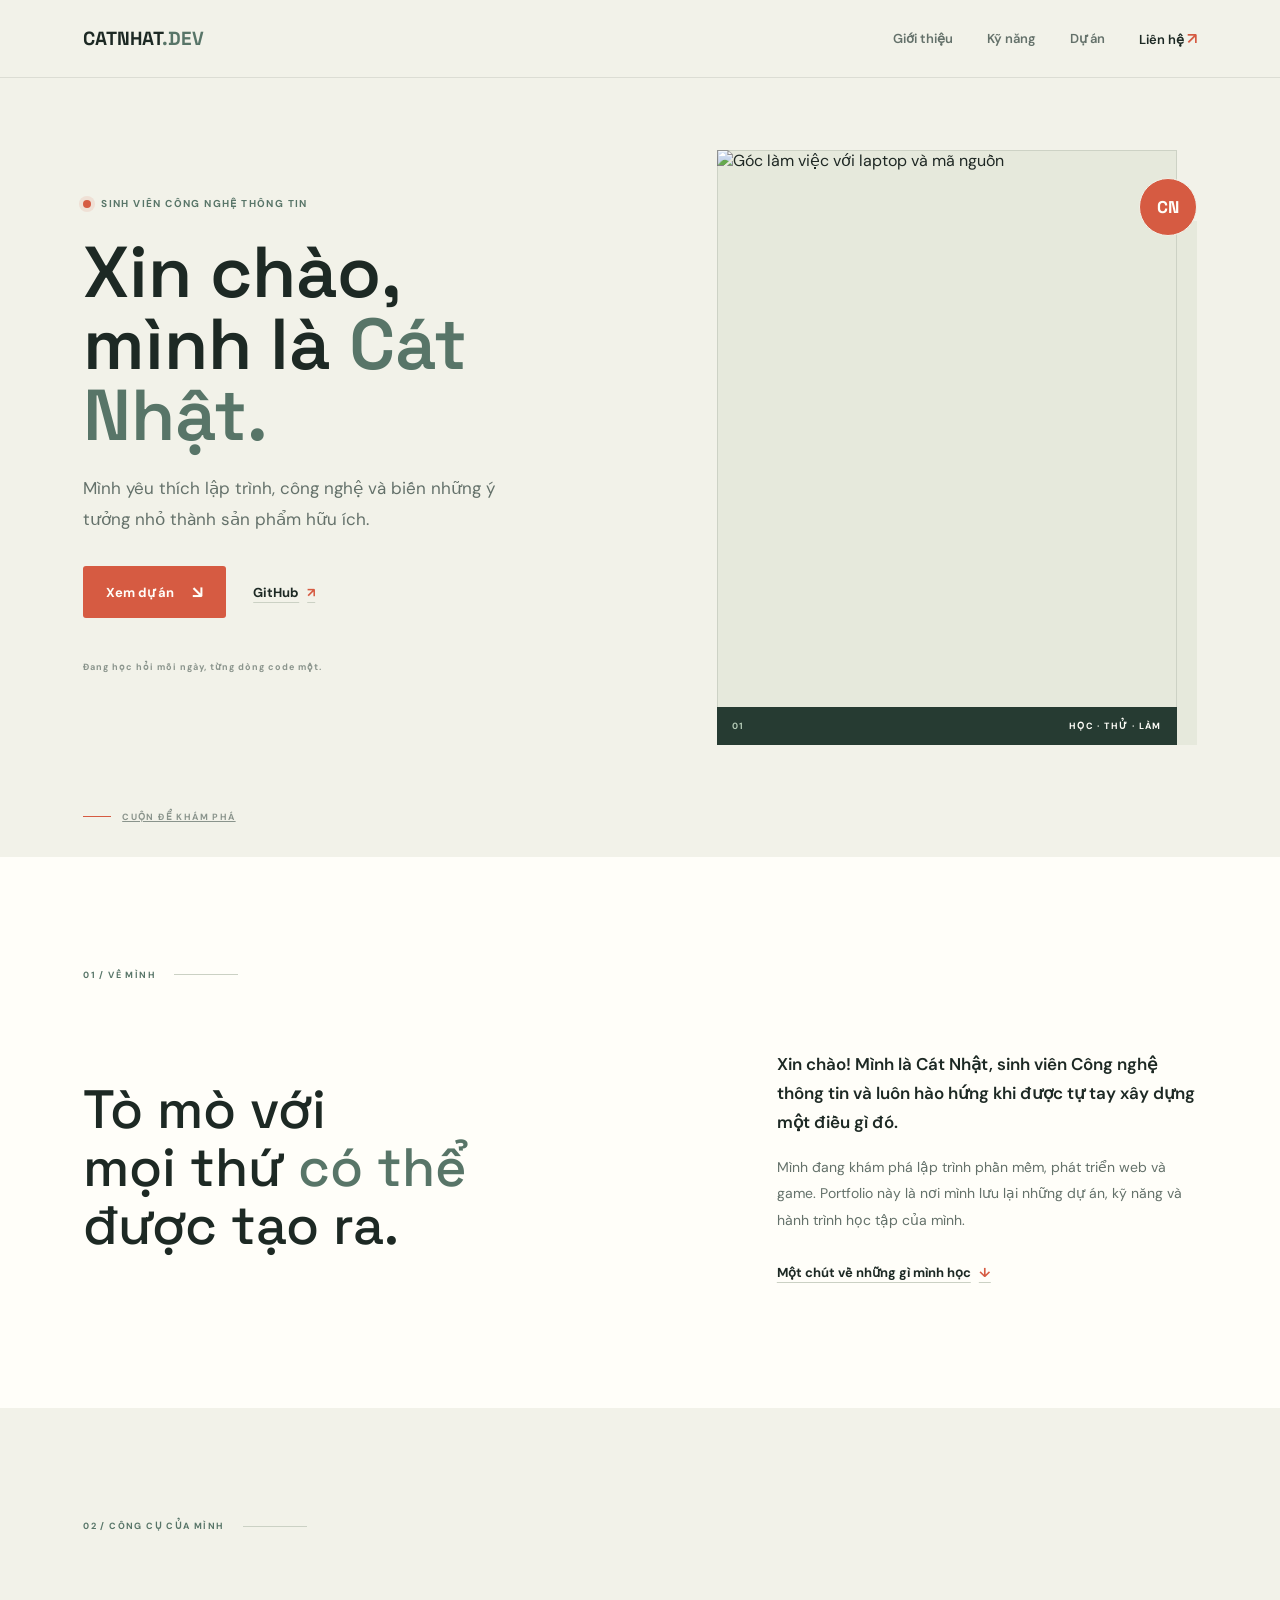
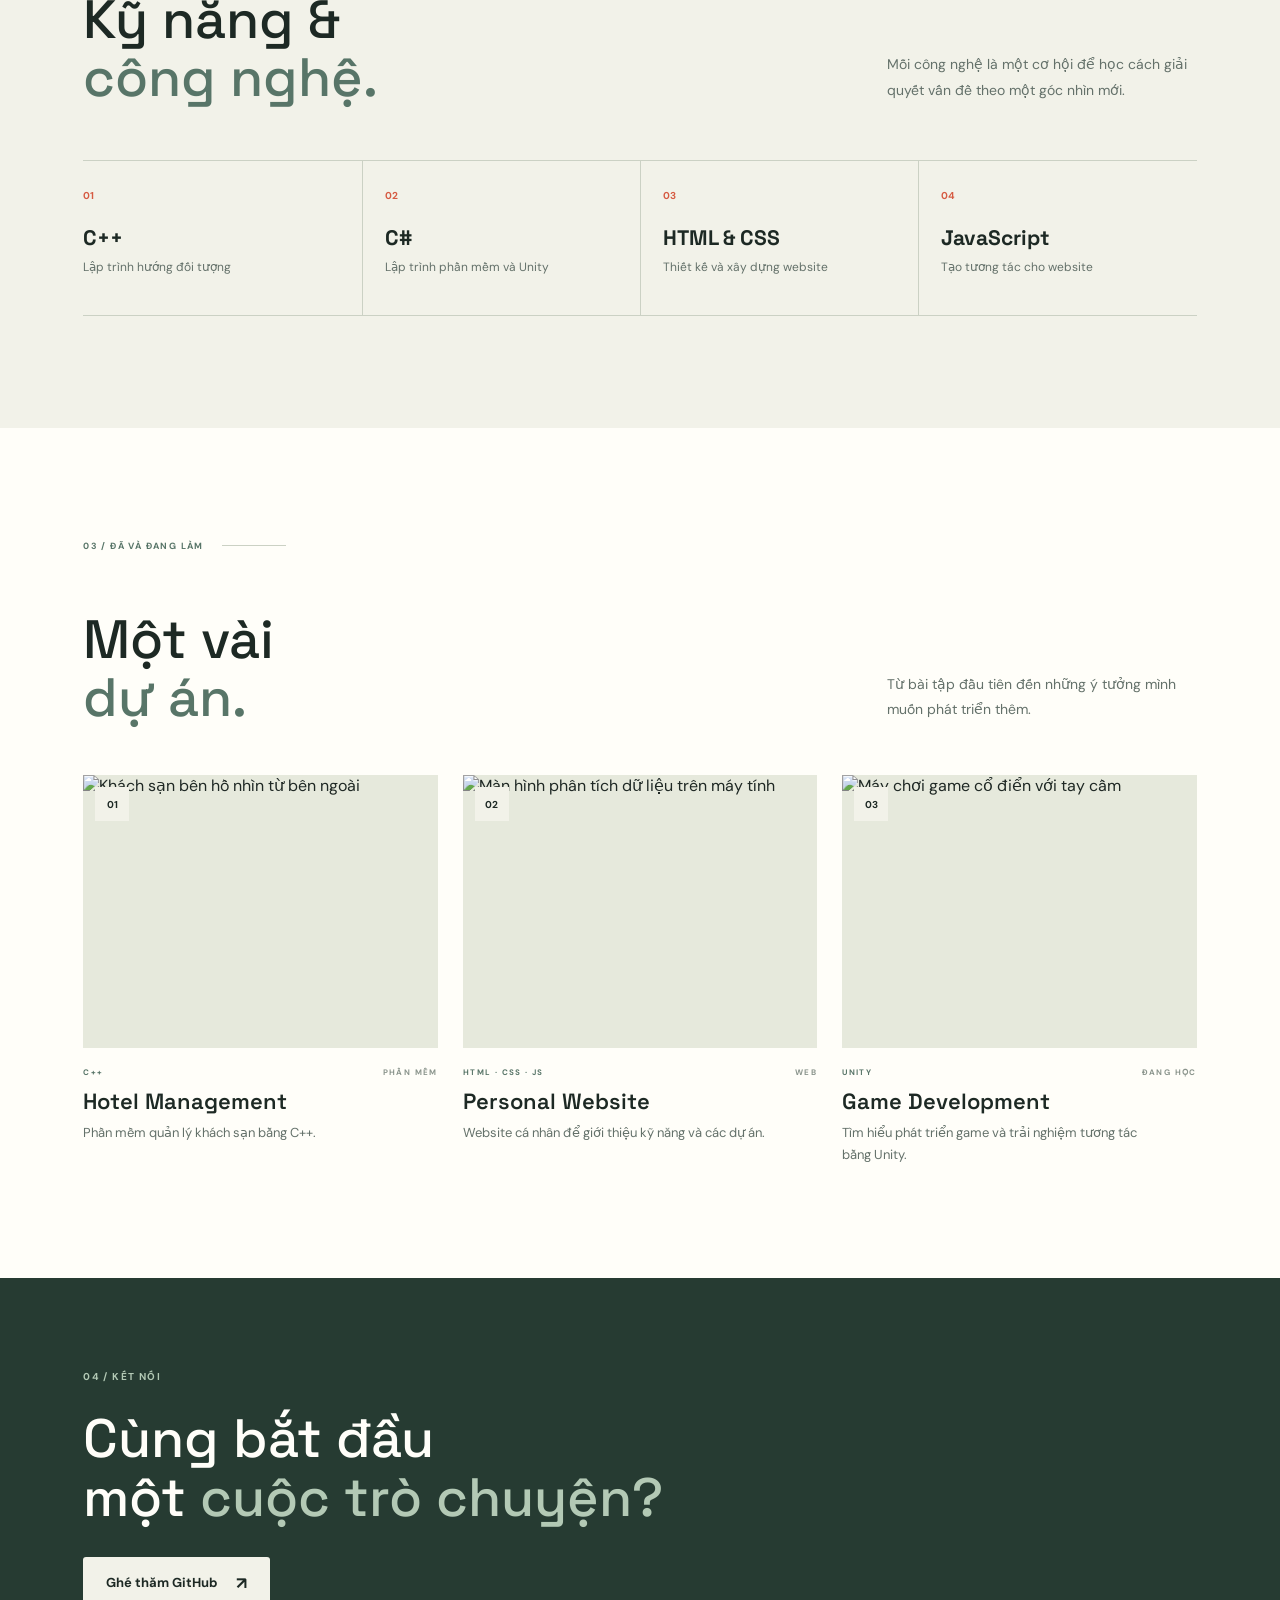
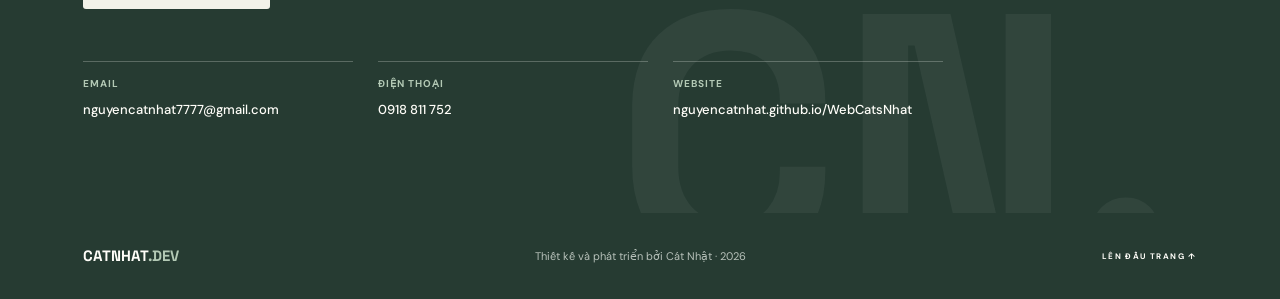
==== index.html @ 460982a1 "Publish portfolio contact details" ====
<!DOCTYPE html>
<html lang="vi">
<head>
    <meta charset="UTF-8">
    <meta name="viewport" content="width=device-width, initial-scale=1.0">
    <meta name="theme-color" content="#f2f2e9">
    <meta name="description" content="Portfolio cá nhân của Cát Nhật, sinh viên Công nghệ thông tin yêu thích lập trình và phát triển phần mềm.">
    <title>Cát Nhật — Portfolio</title>
    <link rel="preconnect" href="https://fonts.googleapis.com">
    <link rel="preconnect" href="https://fonts.gstatic.com" crossorigin>
    <link href="https://fonts.googleapis.com/css2?family=DM+Sans:wght@400;500;600;700&family=Space+Grotesk:wght@400;500;600;700&display=swap" rel="stylesheet">
    <link rel="stylesheet" href="style.css">
</head>
<body>
    <header class="site-header">
        <a href="#home" class="logo" aria-label="Cát Nhật, về đầu trang">CATNHAT<span>.DEV</span></a>
        <button class="menu-toggle" type="button" aria-label="Mở menu" aria-expanded="false" aria-controls="main-nav">
            <span></span>
            <span></span>
        </button>
        <nav class="main-nav" id="main-nav" aria-label="Điều hướng chính">
            <a href="#about">Giới thiệu</a>
            <a href="#skills">Kỹ năng</a>
            <a href="#projects">Dự án</a>
            <a href="#contact" class="nav-contact">Liên hệ <span aria-hidden="true">↗</span></a>
        </nav>
    </header>

    <main>
        <section class="hero" id="home">
            <div class="hero-copy reveal">
                <p class="eyebrow"><span class="status-dot"></span> SINH VIÊN CÔNG NGHỆ THÔNG TIN</p>
                <h1>Xin chào,<br>mình là <span>Cát Nhật.</span></h1>
                <p class="hero-description">Mình yêu thích lập trình, công nghệ và biến những ý tưởng nhỏ thành sản phẩm hữu ích.</p>
                <div class="hero-actions">
                    <a href="#projects" class="button button-primary">Xem dự án <span aria-hidden="true">↘</span></a>
                    <a class="text-link" href="https://github.com/nguyencatnhat" target="_blank" rel="noreferrer">GitHub <span aria-hidden="true">↗</span></a>
                </div>
                <p class="hero-note">Đang học hỏi mỗi ngày, từng dòng code một.</p>
            </div>
            <div class="hero-visual reveal">
                <div class="image-frame">
                    <img src="https://images.unsplash.com/photo-1498050108023-c5249f4df085?auto=format&fit=crop&w=1200&q=85" alt="Góc làm việc với laptop và mã nguồn" fetchpriority="high">
                </div>
                <div class="visual-label"><span>01</span><span>HỌC · THỬ · LÀM</span></div>
                <span class="visual-stamp" aria-hidden="true">CN</span>
            </div>
            <a class="scroll-cue" href="#about"><span></span> CUỘN ĐỂ KHÁM PHÁ</a>
        </section>

        <section class="about section" id="about">
            <div class="section-kicker reveal"><span>01 / VỀ MÌNH</span><span class="rule"></span></div>
            <div class="about-grid">
                <h2 class="section-heading reveal">Tò mò với<br>mọi thứ <em>có thể</em><br>được tạo ra.</h2>
                <div class="about-copy reveal">
                    <p class="about-lead">Xin chào! Mình là Cát Nhật, sinh viên Công nghệ thông tin và luôn hào hứng khi được tự tay xây dựng một điều gì đó.</p>
                    <p>Mình đang khám phá lập trình phần mềm, phát triển web và game. Portfolio này là nơi mình lưu lại những dự án, kỹ năng và hành trình học tập của mình.</p>
                    <a class="text-link" href="#skills">Một chút về những gì mình học <span aria-hidden="true">↓</span></a>
                </div>
            </div>
        </section>

        <section class="skills section" id="skills">
            <div class="section-kicker reveal"><span>02 / CÔNG CỤ CỦA MÌNH</span><span class="rule"></span></div>
            <div class="section-intro reveal">
                <h2 class="section-heading">Kỹ năng &<br><em>công nghệ.</em></h2>
                <p>Mỗi công nghệ là một cơ hội để học cách giải quyết vấn đề theo một góc nhìn mới.</p>
            </div>
            <div class="skills-grid">
                <article class="skill-item reveal"><span class="skill-number">01</span><h3>C++</h3><p>Lập trình hướng đối tượng</p></article>
                <article class="skill-item reveal"><span class="skill-number">02</span><h3>C#</h3><p>Lập trình phần mềm và Unity</p></article>
                <article class="skill-item reveal"><span class="skill-number">03</span><h3>HTML & CSS</h3><p>Thiết kế và xây dựng website</p></article>
                <article class="skill-item reveal"><span class="skill-number">04</span><h3>JavaScript</h3><p>Tạo tương tác cho website</p></article>
            </div>
        </section>

        <section class="projects section" id="projects">
            <div class="section-kicker reveal"><span>03 / ĐÃ VÀ ĐANG LÀM</span><span class="rule"></span></div>
            <div class="section-intro projects-intro reveal">
                <h2 class="section-heading">Một vài<br><em>dự án.</em></h2>
                <p>Từ bài tập đầu tiên đến những ý tưởng mình muốn phát triển thêm.</p>
            </div>
            <div class="project-grid">
                <article class="project-card reveal">
                    <div class="project-image"><img src="https://images.unsplash.com/photo-1566073771259-6a8506099945?auto=format&fit=crop&w=900&q=85" alt="Khách sạn bên hồ nhìn từ bên ngoài" loading="lazy"><span class="project-index">01</span></div>
                    <div class="project-meta"><span>C++</span><span>PHẦN MỀM</span></div>
                    <h3>Hotel Management</h3>
                    <p>Phần mềm quản lý khách sạn bằng C++.</p>
                </article>
                <article class="project-card reveal">
                    <div class="project-image"><img src="https://images.unsplash.com/photo-1460925895917-afdab827c52f?auto=format&fit=crop&w=900&q=85" alt="Màn hình phân tích dữ liệu trên máy tính" loading="lazy"><span class="project-index">02</span></div>
                    <div class="project-meta"><span>HTML · CSS · JS</span><span>WEB</span></div>
                    <h3>Personal Website</h3>
                    <p>Website cá nhân để giới thiệu kỹ năng và các dự án.</p>
                </article>
                <article class="project-card reveal">
                    <div class="project-image"><img src="https://images.unsplash.com/photo-1550745165-9bc0b252726f?auto=format&fit=crop&w=900&q=85" alt="Máy chơi game cổ điển với tay cầm" loading="lazy"><span class="project-index">03</span></div>
                    <div class="project-meta"><span>UNITY</span><span>ĐANG HỌC</span></div>
                    <h3>Game Development</h3>
                    <p>Tìm hiểu phát triển game và trải nghiệm tương tác bằng Unity.</p>
                </article>
            </div>
        </section>

        <section class="contact" id="contact">
            <div class="contact-inner reveal">
                <p class="eyebrow">04 / KẾT NỐI</p>
                <h2>Cùng bắt đầu<br>một <em>cuộc trò chuyện?</em></h2>
                <a class="button button-light" href="https://github.com/nguyencatnhat" target="_blank" rel="noreferrer">Ghé thăm GitHub <span aria-hidden="true">↗</span></a>
                <div class="contact-details" aria-label="Thông tin liên hệ">
                    <a class="contact-detail" href="mailto:nguyencatnhat7777@gmail.com">
                        <span>Email</span>
                        <strong>nguyencatnhat7777@gmail.com</strong>
                    </a>
                    <a class="contact-detail" href="tel:+84918811752">
                        <span>Điện thoại</span>
                        <strong>0918 811 752</strong>
                    </a>
                    <a class="contact-detail" href="https://nguyencatnhat.github.io/WebCatsNhat/" target="_blank" rel="noreferrer">
                        <span>Website</span>
                        <strong>nguyencatnhat.github.io/WebCatsNhat</strong>
                    </a>
                </div>
            </div>
            <span class="contact-mark" aria-hidden="true">CN.</span>
        </section>
    </main>

    <footer class="site-footer">
        <a href="#home" class="logo">CATNHAT<span>.DEV</span></a>
        <p>Thiết kế và phát triển bởi Cát Nhật · <span id="current-year">2026</span></p>
        <a class="back-to-top" href="#home">LÊN ĐẦU TRANG ↑</a>
    </footer>
    <script src="script.js"></script>
</body>
</html>
---- style.css ----
:root {
    color-scheme: light;
    --paper: #f2f2e9;
    --paper-deep: #e6e9dc;
    --ink: #1d2924;
    --muted: #64716a;
    --line: #cbd1c4;
    --green: #587568;
    --green-dark: #263b32;
    --red: #d65b42;
    --white: #fffef9;
    --display: "Space Grotesk", sans-serif;
    --body: "DM Sans", sans-serif;
}

* {
    box-sizing: border-box;
}

html {
    scroll-behavior: smooth;
    scroll-padding-top: 90px;
}

body {
    margin: 0;
    background: var(--paper);
    color: var(--ink);
    font-family: var(--body);
    -webkit-font-smoothing: antialiased;
}

img {
    display: block;
    width: 100%;
}

a {
    color: inherit;
}

a:focus-visible,
button:focus-visible {
    outline: 3px solid var(--red);
    outline-offset: 4px;
}

.site-header {
    position: sticky;
    top: 0;
    z-index: 10;
    display: flex;
    min-height: 78px;
    align-items: center;
    justify-content: space-between;
    padding: 0 max(6.5%, calc((100% - 1200px) / 2));
    border-bottom: 1px solid rgb(29 41 36 / 10%);
    background: rgb(242 242 233 / 94%);
    backdrop-filter: blur(14px);
}

.logo {
    color: var(--ink);
    font-family: var(--display);
    font-size: 19px;
    font-weight: 700;
    text-decoration: none;
}

.logo span {
    color: var(--green);
}

.main-nav {
    display: flex;
    align-items: center;
    gap: 34px;
}

.main-nav a {
    color: var(--muted);
    font-size: 13px;
    font-weight: 600;
    text-decoration: none;
    transition: color 180ms ease;
}

.main-nav a:hover,
.main-nav .nav-contact {
    color: var(--ink);
}

.nav-contact span {
    color: var(--red);
    font-size: 16px;
}

.menu-toggle {
    display: none;
    width: 44px;
    height: 44px;
    align-items: center;
    justify-content: center;
    flex-direction: column;
    gap: 6px;
    border: 1px solid var(--line);
    border-radius: 50%;
    background: transparent;
    cursor: pointer;
}

.menu-toggle span {
    width: 17px;
    height: 2px;
    background: var(--ink);
    transition: transform 180ms ease;
}

.menu-toggle[aria-expanded="true"] span:first-child {
    transform: translateY(4px) rotate(45deg);
}

.menu-toggle[aria-expanded="true"] span:last-child {
    transform: translateY(-4px) rotate(-45deg);
}

.hero {
    position: relative;
    display: grid;
    width: min(1200px, 87%);
    min-height: 690px;
    grid-template-columns: 1.04fr 0.96fr;
    align-items: center;
    gap: 8%;
    margin: 0 auto;
    padding: 72px 0 112px;
}

.hero-copy {
    position: relative;
    z-index: 1;
    padding-bottom: 24px;
}

.eyebrow,
.section-kicker,
.hero-note,
.visual-label,
.scroll-cue,
.project-meta,
.back-to-top {
    font-size: 10px;
    font-weight: 700;
    letter-spacing: 1.4px;
}

.eyebrow {
    display: flex;
    align-items: center;
    gap: 10px;
    margin: 0 0 27px;
    color: var(--green);
}

.status-dot {
    width: 8px;
    height: 8px;
    border-radius: 50%;
    background: var(--red);
    box-shadow: 0 0 0 4px rgb(214 91 66 / 12%);
}

h1,
h2,
h3,
p {
    margin-top: 0;
}

.hero h1 {
    margin-bottom: 22px;
    font-family: var(--display);
    font-size: 72px;
    font-weight: 600;
    letter-spacing: 0;
    line-height: 0.99;
}

.hero h1 span,
.section-heading em,
.contact h2 em {
    color: var(--green);
    font-style: normal;
}

.hero-description {
    max-width: 430px;
    margin-bottom: 0;
    color: var(--muted);
    font-size: 17px;
    line-height: 1.8;
}

.hero-actions {
    display: flex;
    align-items: center;
    gap: 27px;
    margin-top: 32px;
}

.button {
    display: inline-flex;
    min-height: 52px;
    align-items: center;
    justify-content: center;
    gap: 18px;
    padding: 0 22px;
    border: 1px solid transparent;
    border-radius: 3px;
    font-size: 13px;
    font-weight: 700;
    text-decoration: none;
    transition: transform 180ms ease, background 180ms ease;
}

.button:hover {
    transform: translateY(-3px);
}

.button-primary {
    background: var(--red);
    color: var(--white);
}

.button-primary:hover {
    background: #bd4932;
}

.button span {
    font-size: 17px;
}

.text-link {
    display: inline-flex;
    align-items: center;
    gap: 8px;
    color: var(--ink);
    font-size: 13px;
    font-weight: 700;
    text-decoration-color: var(--line);
    text-underline-offset: 5px;
}

.text-link span {
    color: var(--red);
}

.hero-note {
    margin: 43px 0 0;
    color: #8a948c;
    font-size: 9px;
    letter-spacing: 1px;
}

.hero-visual {
    position: relative;
    width: 100%;
    max-width: 480px;
    justify-self: end;
    padding: 0 20px 34px 0;
}

.image-frame {
    position: relative;
    z-index: 1;
    overflow: hidden;
    aspect-ratio: 0.82;
    background: var(--paper-deep);
}

.image-frame::after {
    position: absolute;
    inset: 0;
    border: 1px solid rgb(29 41 36 / 12%);
    content: "";
    pointer-events: none;
}

.image-frame img {
    height: 100%;
    object-fit: cover;
    filter: saturate(0.78);
}

.hero-visual::before {
    position: absolute;
    right: 0;
    bottom: 0;
    width: 77%;
    height: 88%;
    background: var(--paper-deep);
    content: "";
}

.visual-label {
    position: absolute;
    z-index: 2;
    right: 20px;
    bottom: 0;
    left: 0;
    display: flex;
    justify-content: space-between;
    padding: 13px 15px;
    background: var(--green-dark);
    color: var(--white);
    font-size: 9px;
}

.visual-label span:first-child {
    color: #b3c9b5;
}

.visual-stamp {
    position: absolute;
    z-index: 2;
    top: 28px;
    right: 0;
    display: grid;
    width: 58px;
    aspect-ratio: 1;
    place-items: center;
    border: 1px solid var(--paper);
    border-radius: 50%;
    background: var(--red);
    color: var(--white);
    font-family: var(--display);
    font-size: 17px;
    font-weight: 700;
}

.scroll-cue {
    position: absolute;
    bottom: 34px;
    left: 0;
    display: flex;
    align-items: center;
    gap: 11px;
    color: #8a948c;
    font-size: 9px;
}

.scroll-cue span {
    width: 28px;
    height: 1px;
    background: var(--red);
}

.section {
    padding: 112px max(6.5%, calc((100% - 1200px) / 2));
    scroll-margin-top: 78px;
}

.about {
    background: var(--white);
}

.section-kicker {
    display: flex;
    align-items: center;
    gap: 18px;
    color: var(--green);
    font-size: 9px;
}

.rule {
    width: 64px;
    height: 1px;
    background: var(--line);
}

.about-grid {
    display: grid;
    grid-template-columns: 1fr 0.75fr;
    gap: 12%;
    align-items: center;
    padding: 69px 0 10px;
}

.section-heading {
    margin-bottom: 0;
    font-family: var(--display);
    font-size: 54px;
    font-weight: 500;
    letter-spacing: 0;
    line-height: 1.08;
}

.about-copy {
    max-width: 450px;
    color: var(--muted);
    font-size: 14px;
    line-height: 1.9;
}

.about-copy .about-lead {
    margin-bottom: 17px;
    color: var(--ink);
    font-size: 17px;
    font-weight: 600;
    line-height: 1.7;
}

.about-copy .text-link {
    margin-top: 14px;
}

.skills {
    background: var(--paper);
}

.section-intro {
    display: flex;
    align-items: end;
    justify-content: space-between;
    gap: 30px;
    margin: 59px 0 52px;
}

.section-intro > p {
    max-width: 310px;
    margin: 0 0 5px;
    color: var(--muted);
    font-size: 14px;
    line-height: 1.8;
}

.skills-grid {
    display: grid;
    grid-template-columns: repeat(4, 1fr);
    border-top: 1px solid var(--line);
}

.skill-item {
    min-height: 155px;
    padding: 22px 20px 18px 0;
    border-bottom: 1px solid var(--line);
}

.skill-item + .skill-item {
    padding-left: 22px;
    border-left: 1px solid var(--line);
}

.skill-number {
    color: var(--red);
    font-size: 10px;
    font-weight: 700;
}

.skill-item h3 {
    margin: 20px 0 7px;
    font-family: var(--display);
    font-size: 21px;
}

.skill-item p {
    margin: 0;
    color: var(--muted);
    font-size: 12px;
    line-height: 1.6;
}

.projects {
    background: var(--white);
}

.projects-intro {
    margin-bottom: 48px;
}

.project-grid {
    display: grid;
    grid-template-columns: repeat(3, minmax(0, 1fr));
    gap: 25px;
}

.project-card {
    min-width: 0;
}

.project-image {
    position: relative;
    overflow: hidden;
    aspect-ratio: 1.3;
    background: var(--paper-deep);
}

.project-image img {
    height: 100%;
    object-fit: cover;
    filter: saturate(0.78);
    transition: transform 350ms ease;
}

.project-card:hover .project-image img {
    transform: scale(1.035);
}

.project-index {
    position: absolute;
    top: 12px;
    left: 12px;
    display: grid;
    width: 34px;
    aspect-ratio: 1;
    place-items: center;
    background: var(--paper);
    color: var(--ink);
    font-size: 10px;
    font-weight: 700;
}

.project-meta {
    display: flex;
    justify-content: space-between;
    gap: 8px;
    margin: 19px 0 10px;
    color: var(--green);
    font-size: 8px;
}

.project-meta span:last-child {
    color: #8a948c;
}

.project-card h3 {
    margin-bottom: 7px;
    font-family: var(--display);
    font-size: 22px;
    font-weight: 600;
}

.project-card p {
    max-width: 320px;
    margin: 0;
    color: var(--muted);
    font-size: 13px;
    line-height: 1.7;
}

.contact {
    position: relative;
    overflow: hidden;
    padding: 92px max(6.5%, calc((100% - 1200px) / 2));
    background: var(--green-dark);
    color: var(--white);
    scroll-margin-top: 78px;
}

.contact-inner {
    position: relative;
    z-index: 1;
}

.contact .eyebrow {
    color: #b3c9b5;
}

.contact h2 {
    margin: 0 0 30px;
    font-family: var(--display);
    font-size: 54px;
    font-weight: 500;
    line-height: 1.08;
}

.contact h2 em {
    color: #b3c9b5;
}

.button-light {
    background: var(--paper);
    color: var(--ink);
}

.button-light:hover {
    background: var(--white);
}

.contact-details {
    display: grid;
    max-width: 860px;
    grid-template-columns: repeat(3, minmax(0, 1fr));
    gap: 25px;
    margin-top: 52px;
}

.contact-detail {
    display: grid;
    min-width: 0;
    gap: 10px;
    padding-top: 15px;
    border-top: 1px solid rgb(255 254 249 / 24%);
    color: var(--white);
    text-decoration: none;
}

.contact-detail span {
    color: #b3c9b5;
    font-size: 10px;
    font-weight: 700;
    letter-spacing: 1px;
    text-transform: uppercase;
}

.contact-detail strong {
    overflow-wrap: anywhere;
    font-size: 13px;
    font-weight: 500;
    line-height: 1.6;
}

.contact-detail:hover strong {
    color: #b3c9b5;
}

.contact-mark {
    position: absolute;
    right: 8%;
    bottom: -100px;
    color: rgb(255 254 249 / 5%);
    font-family: var(--display);
    font-size: 350px;
    font-weight: 700;
    line-height: 1;
    pointer-events: none;
}

.site-footer {
    display: flex;
    min-height: 86px;
    align-items: center;
    justify-content: space-between;
    gap: 20px;
    padding: 20px max(6.5%, calc((100% - 1200px) / 2));
    background: var(--green-dark);
    color: #b7c1ba;
}

.site-footer .logo {
    color: var(--white);
    font-size: 15px;
}

.site-footer .logo span {
    color: #b3c9b5;
}

.site-footer p {
    margin: 0;
    font-size: 11px;
}

.back-to-top {
    color: var(--white);
    font-size: 8px;
    text-decoration: none;
}

.reveal {
    opacity: 1;
    transform: none;
}

.js-enabled .reveal {
    opacity: 0;
    transform: translateY(18px);
    transition: opacity 600ms ease, transform 600ms ease;
}

.js-enabled .reveal.is-visible {
    opacity: 1;
    transform: translateY(0);
}

@media (max-width: 900px) {
    .hero {
        width: 88%;
        min-height: 600px;
        gap: 5%;
    }

    .hero h1 {
        font-size: 58px;
    }

    .section {
        padding-right: 6%;
        padding-left: 6%;
    }

    .about-grid {
        gap: 7%;
    }

    .project-grid {
        gap: 18px;
    }

    .project-card h3 {
        font-size: 19px;
    }
}

@media (max-width: 680px) {
    html {
        scroll-padding-top: 70px;
    }

    .site-header {
        min-height: 68px;
        padding: 0 6%;
    }

    .menu-toggle {
        display: flex;
    }

    .main-nav {
        position: absolute;
        top: 67px;
        right: 0;
        left: 0;
        display: none;
        align-items: stretch;
        flex-direction: column;
        gap: 0;
        padding: 8px 6% 16px;
        border-bottom: 1px solid var(--line);
        background: var(--paper);
    }

    .main-nav.is-open {
        display: flex;
    }

    .main-nav a {
        padding: 14px 0;
        border-bottom: 1px solid rgb(29 41 36 / 9%);
        font-size: 14px;
    }

    .main-nav .nav-contact {
        border-bottom: 0;
    }

    .hero {
        width: 88%;
        min-height: auto;
        grid-template-columns: 1fr;
        gap: 40px;
        padding: 68px 0 88px;
    }

    .hero-copy {
        padding: 0;
    }

    .eyebrow {
        margin-bottom: 22px;
        font-size: 9px;
    }

    .hero h1 {
        font-size: 52px;
    }

    .hero-description {
        max-width: 390px;
        font-size: 15px;
    }

    .hero-actions {
        gap: 20px;
        margin-top: 26px;
    }

    .hero-note {
        margin-top: 26px;
    }

    .hero-visual {
        width: 86%;
        max-width: 390px;
        justify-self: center;
    }

    .scroll-cue {
        bottom: 28px;
    }

    .section {
        padding: 76px 6%;
        scroll-margin-top: 68px;
    }

    .about-grid {
        grid-template-columns: 1fr;
        gap: 29px;
        padding-top: 43px;
    }

    .section-heading {
        font-size: 42px;
    }

    .about-copy .about-lead {
        font-size: 16px;
    }

    .section-intro {
        align-items: start;
        flex-direction: column;
        gap: 17px;
        margin: 42px 0 34px;
    }

    .section-intro > p {
        max-width: 400px;
    }

    .skills-grid {
        grid-template-columns: repeat(2, 1fr);
    }

    .skill-item {
        min-height: 140px;
        padding: 18px 12px 16px 0;
    }

    .skill-item + .skill-item {
        padding-left: 15px;
    }

    .skill-item:nth-child(3) {
        padding-left: 0;
        border-left: 0;
    }

    .skill-item h3 {
        font-size: 19px;
    }

    .project-grid {
        grid-template-columns: 1fr;
        gap: 38px;
    }

    .project-image {
        aspect-ratio: 1.5;
    }

    .project-card h3 {
        font-size: 21px;
    }

    .contact {
        padding: 76px 6%;
        scroll-margin-top: 68px;
    }

    .contact h2 {
        font-size: 42px;
    }

    .contact-details {
        grid-template-columns: 1fr;
        gap: 18px;
        margin-top: 38px;
    }

    .contact-mark {
        right: -9%;
        bottom: -40px;
        font-size: 200px;
    }

    .site-footer {
        min-height: 125px;
        flex-wrap: wrap;
        padding: 22px 6%;
    }

    .site-footer p {
        order: 1;
        width: 100%;
    }
}

@media (prefers-reduced-motion: reduce) {
    html {
        scroll-behavior: auto;
    }

    *,
    *::before,
    *::after {
        transition-duration: 0.01ms !important;
        animation-duration: 0.01ms !important;
        animation-iteration-count: 1 !important;
    }

    .js-enabled .reveal {
        opacity: 1;
        transform: none;
    }
}
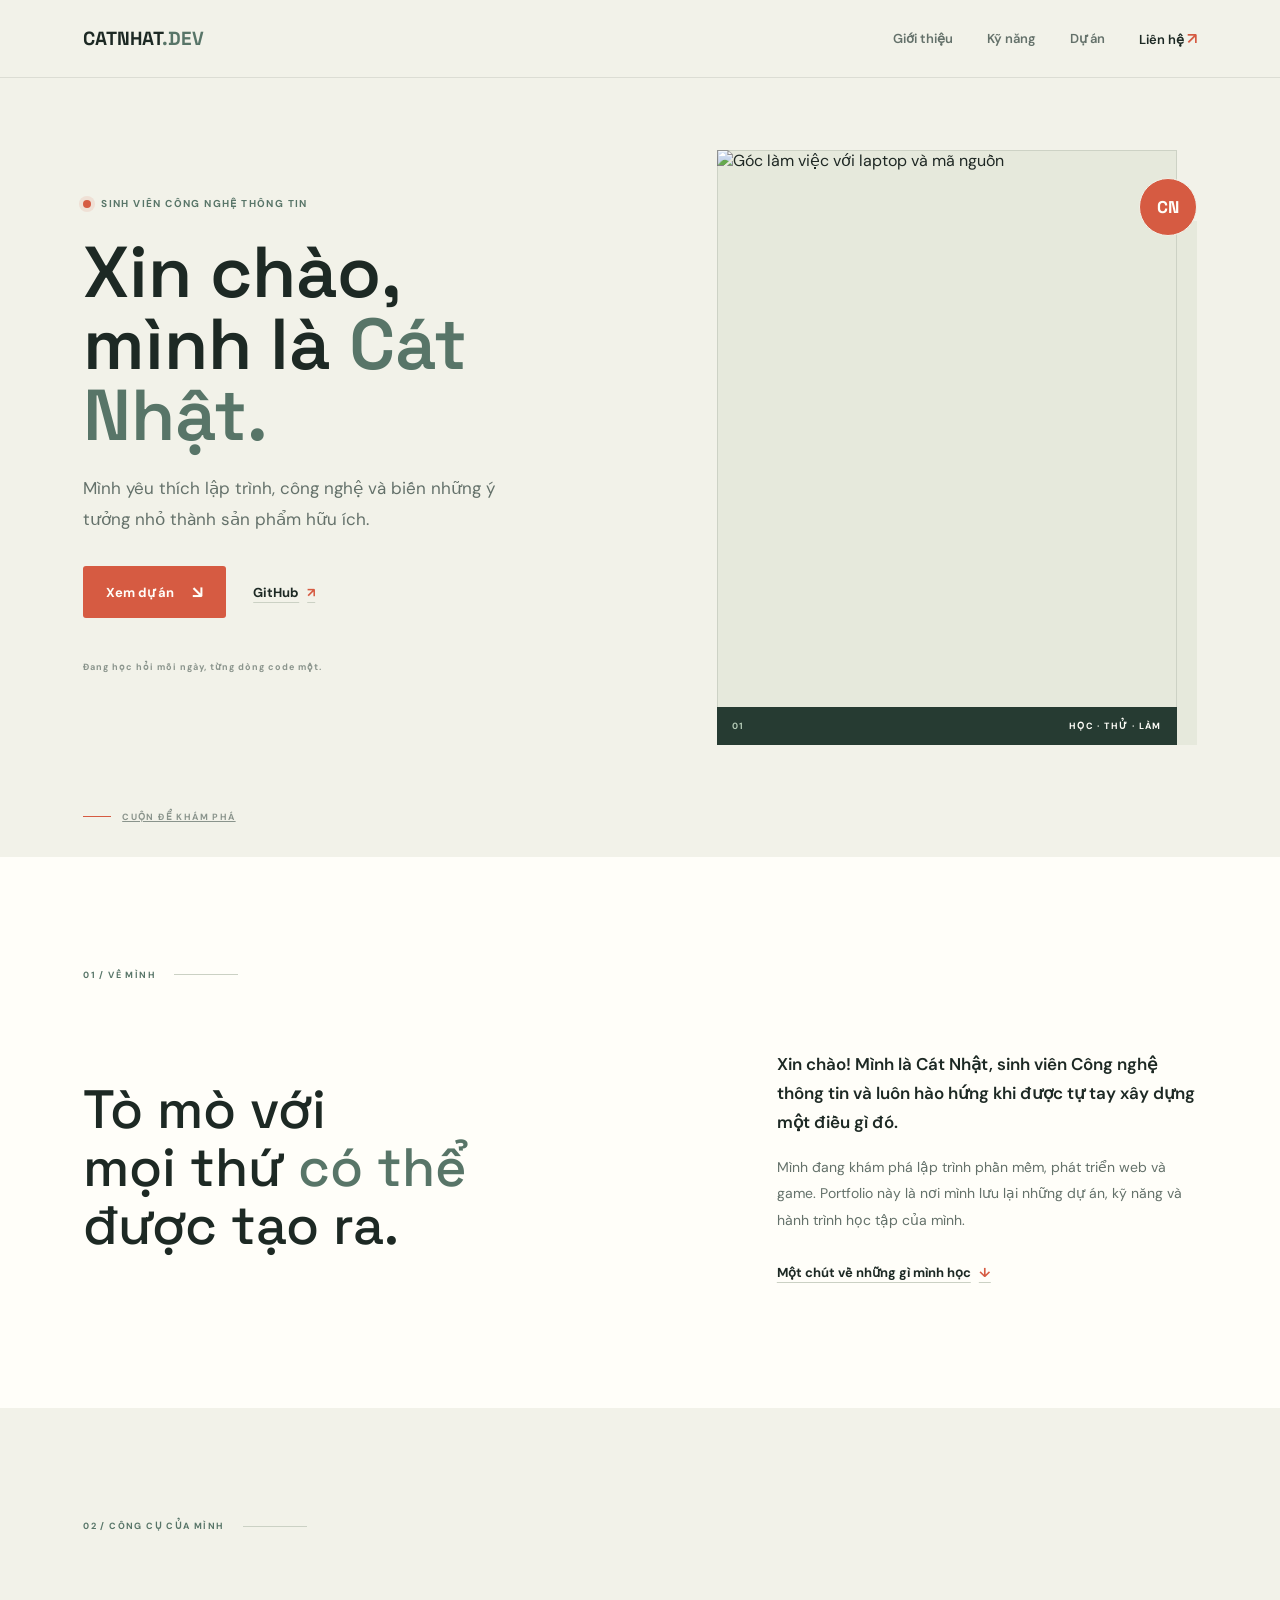
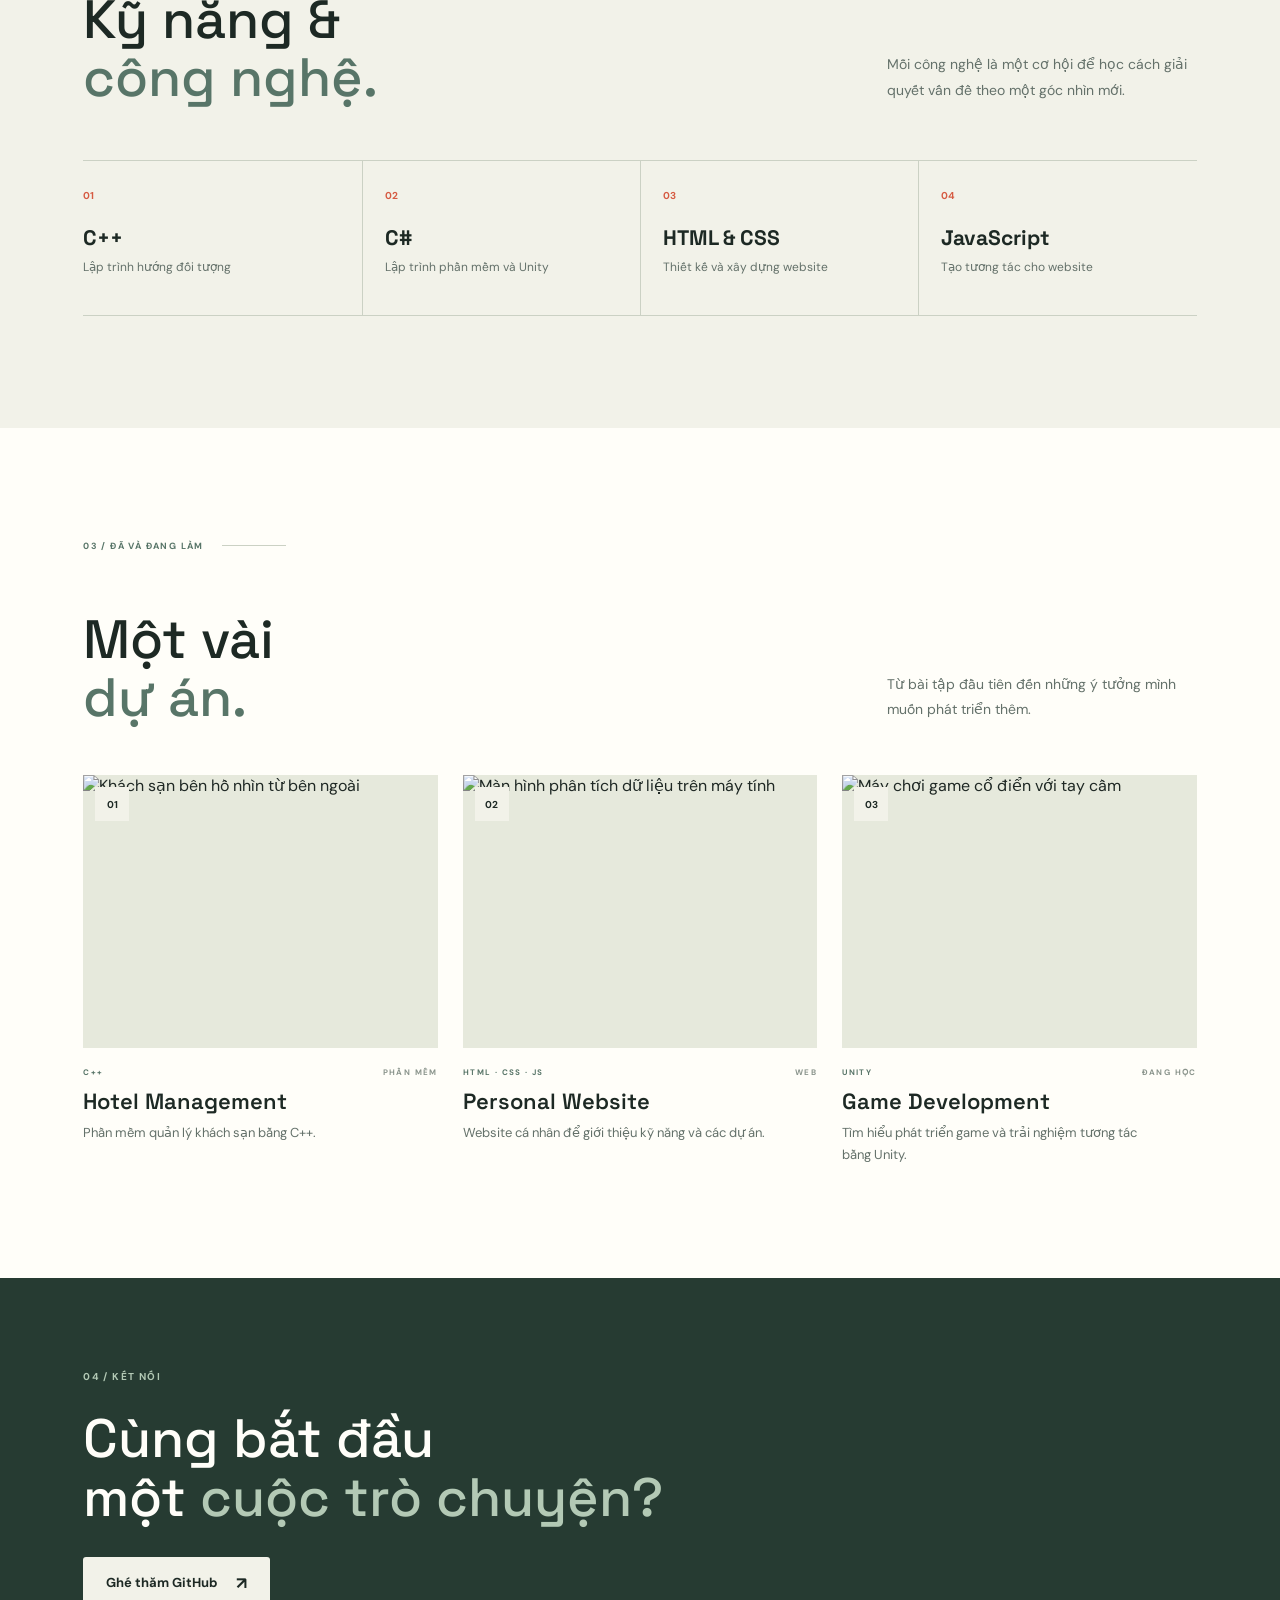
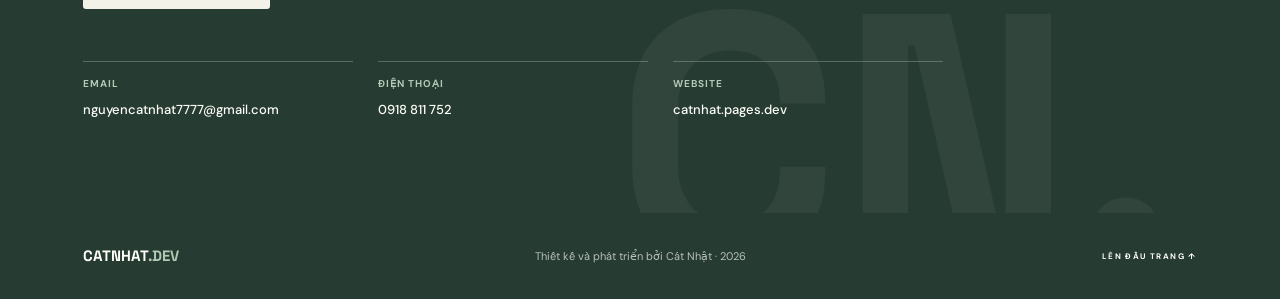
==== commit 5b0f4fc0: "Use Cloudflare Pages website URL" ====
--- a/index.html
+++ b/index.html
@@ -10,7 +10,7 @@
     <link rel="preconnect" href="https://fonts.googleapis.com">
     <link rel="preconnect" href="https://fonts.gstatic.com" crossorigin>
     <link href="https://fonts.googleapis.com/css2?family=DM+Sans:wght@400;500;600;700&family=Space+Grotesk:wght@400;500;600;700&display=swap" rel="stylesheet">
-    <link rel="stylesheet" href="style.css">
+    <link rel="stylesheet" href="style.css?v=2">
 </head>
 <body>
     <header class="site-header">
@@ -117,9 +117,9 @@
                         <span>Điện thoại</span>
                         <strong>0918 811 752</strong>
                     </a>
-                    <a class="contact-detail" href="https://nguyencatnhat.github.io/WebCatsNhat/" target="_blank" rel="noreferrer">
+                    <a class="contact-detail" href="https://catnhat.pages.dev/" target="_blank" rel="noreferrer">
                         <span>Website</span>
-                        <strong>nguyencatnhat.github.io/WebCatsNhat</strong>
+                        <strong>catnhat.pages.dev</strong>
                     </a>
                 </div>
             </div>
@@ -132,6 +132,6 @@
         <p>Thiết kế và phát triển bởi Cát Nhật · <span id="current-year">2026</span></p>
         <a class="back-to-top" href="#home">LÊN ĐẦU TRANG ↑</a>
     </footer>
-    <script src="script.js"></script>
+    <script src="script.js?v=2"></script>
 </body>
 </html>
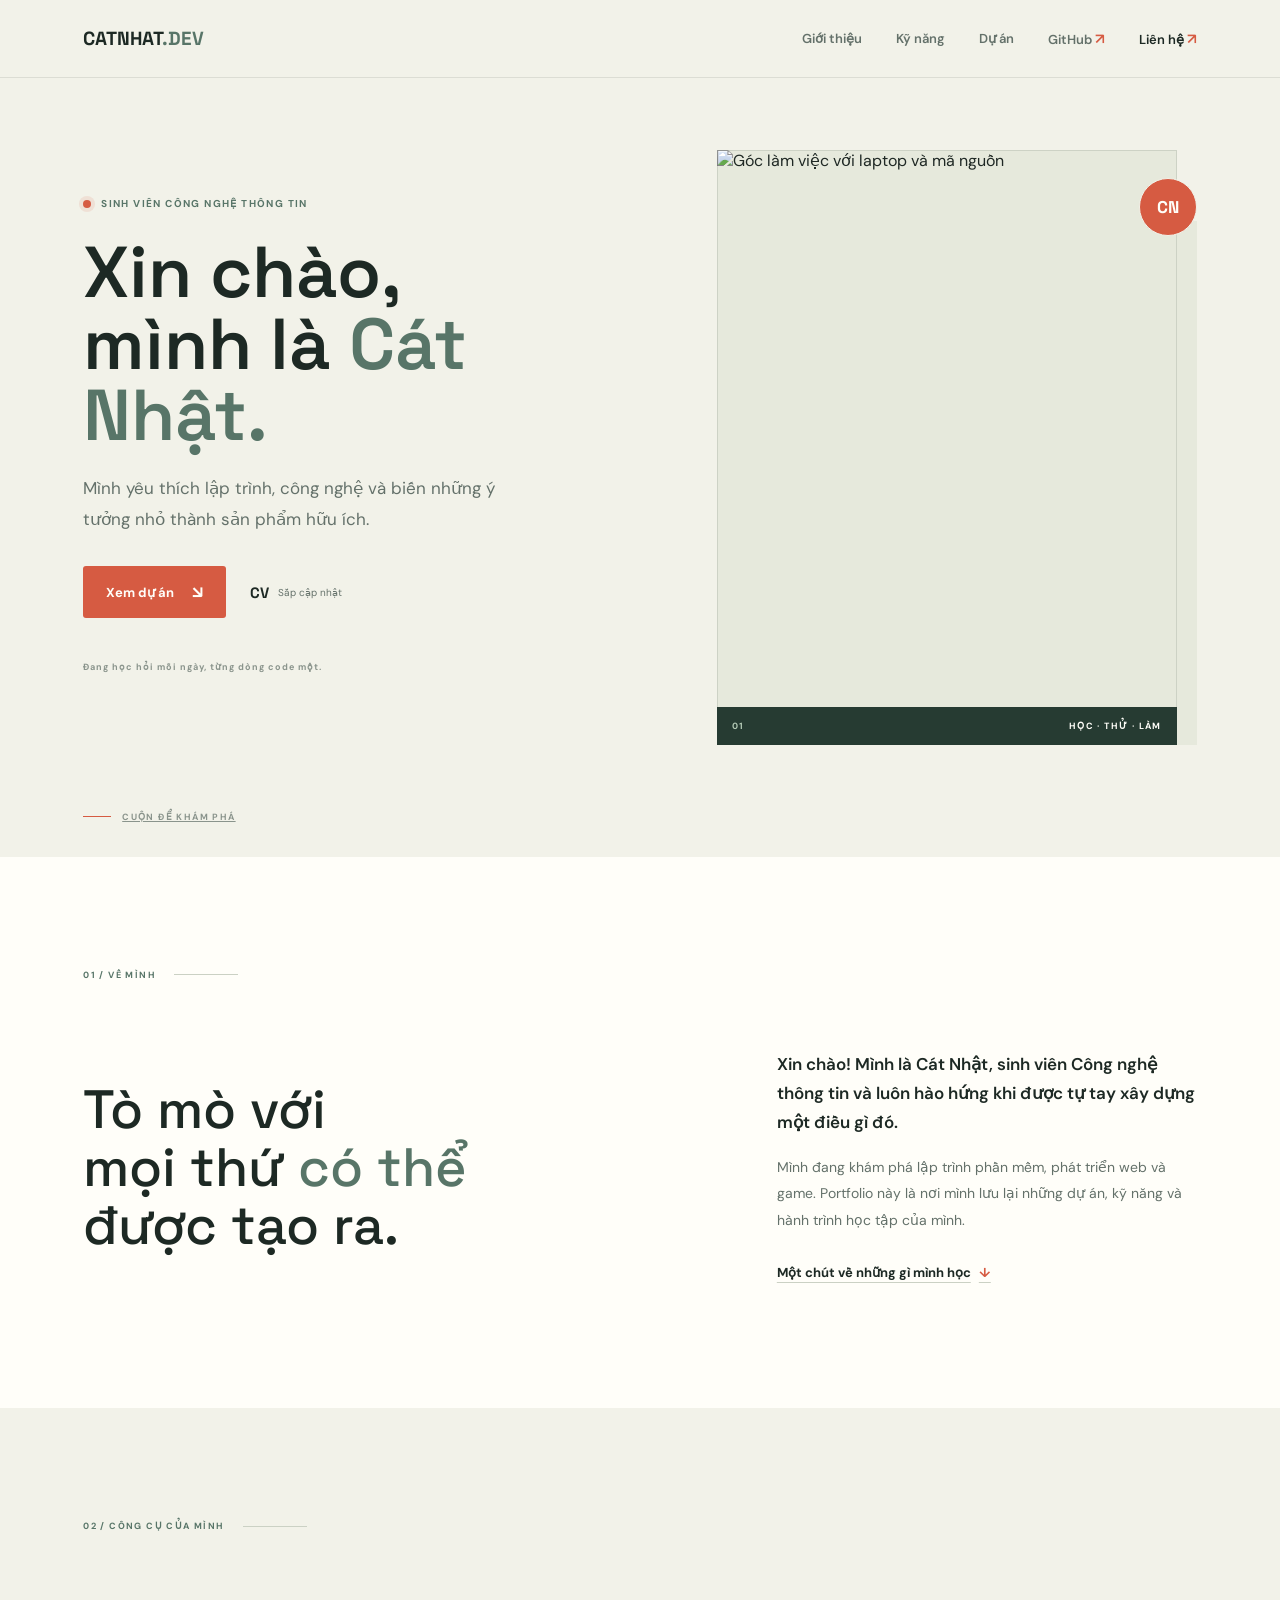
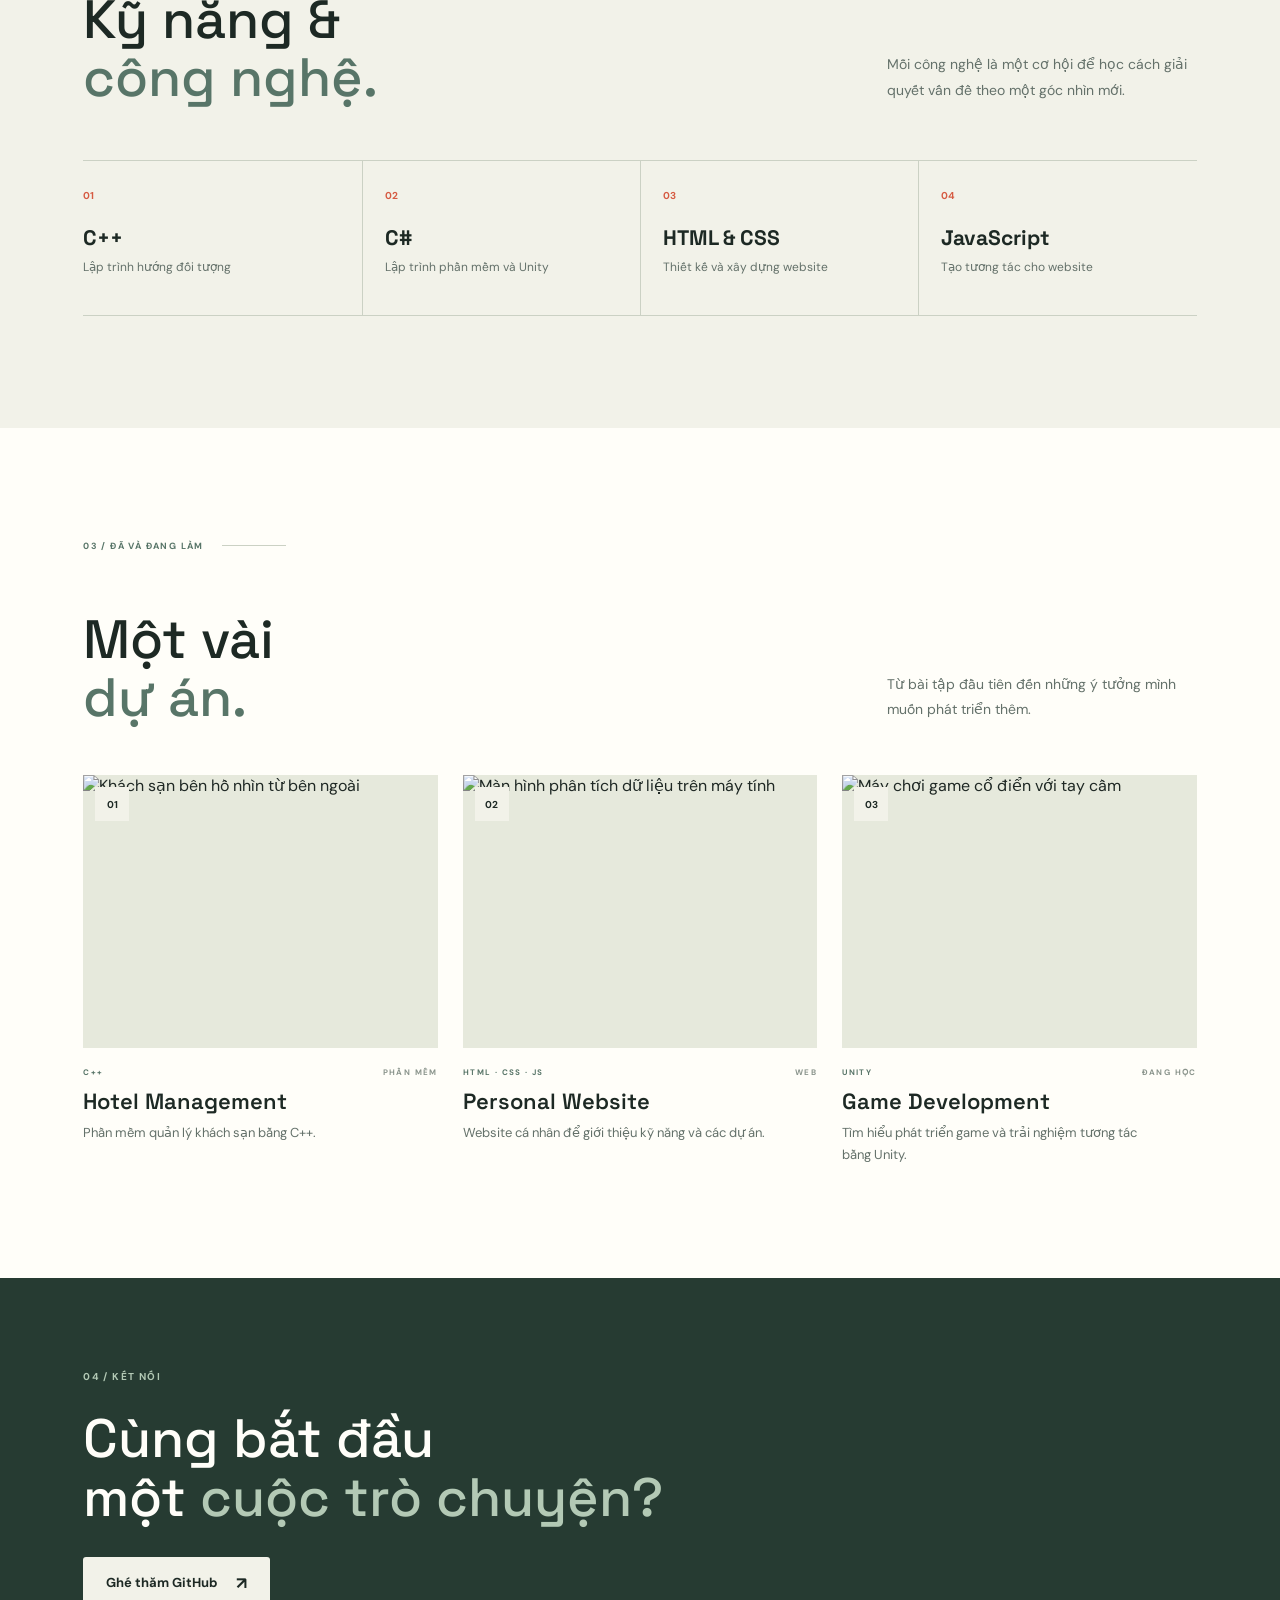
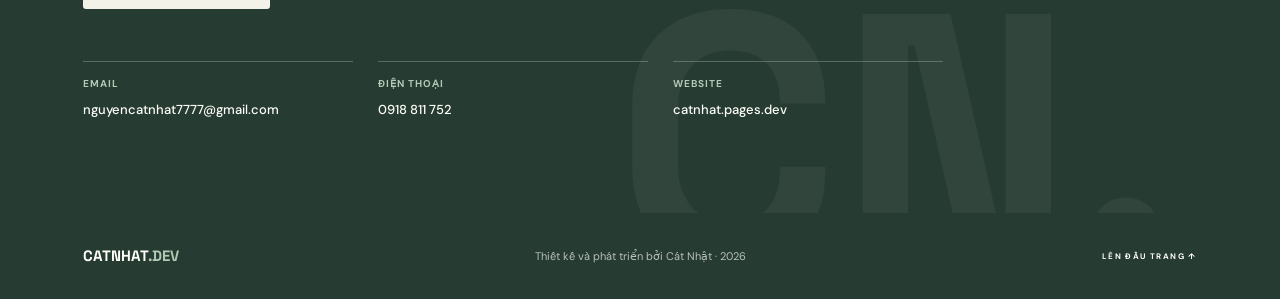
==== commit f6af4020: "Add GitHub navigation and CV placeholder" ====
--- a/index.html
+++ b/index.html
@@ -23,6 +23,7 @@
             <a href="#about">Giới thiệu</a>
             <a href="#skills">Kỹ năng</a>
             <a href="#projects">Dự án</a>
+            <a href="https://github.com/nguyencatnhat" target="_blank" rel="noreferrer">GitHub <span aria-hidden="true">↗</span></a>
             <a href="#contact" class="nav-contact">Liên hệ <span aria-hidden="true">↗</span></a>
         </nav>
     </header>
@@ -35,7 +36,7 @@
                 <p class="hero-description">Mình yêu thích lập trình, công nghệ và biến những ý tưởng nhỏ thành sản phẩm hữu ích.</p>
                 <div class="hero-actions">
                     <a href="#projects" class="button button-primary">Xem dự án <span aria-hidden="true">↘</span></a>
-                    <a class="text-link" href="https://github.com/nguyencatnhat" target="_blank" rel="noreferrer">GitHub <span aria-hidden="true">↗</span></a>
+                    <span class="cv-placeholder" aria-label="CV sẽ được cập nhật sau"><strong>CV</strong><small>Sắp cập nhật</small></span>
                 </div>
                 <p class="hero-note">Đang học hỏi mỗi ngày, từng dòng code một.</p>
             </div>
--- a/style.css
+++ b/style.css
@@ -96,6 +96,11 @@
     font-size: 16px;
 }
 
+.main-nav a span {
+    color: var(--red);
+    font-size: 15px;
+}
+
 .menu-toggle {
     display: none;
     width: 44px;
@@ -205,8 +210,28 @@
 .hero-actions {
     display: flex;
     align-items: center;
-    gap: 27px;
+    gap: 22px;
     margin-top: 32px;
+}
+
+.cv-placeholder {
+    display: inline-flex;
+    min-height: 48px;
+    align-items: center;
+    gap: 9px;
+    padding: 0 2px;
+    color: var(--ink);
+    font-size: 13px;
+}
+
+.cv-placeholder strong {
+    font-family: var(--display);
+    font-size: 15px;
+}
+
+.cv-placeholder small {
+    color: var(--muted);
+    font-size: 10px;
 }
 
 .button {
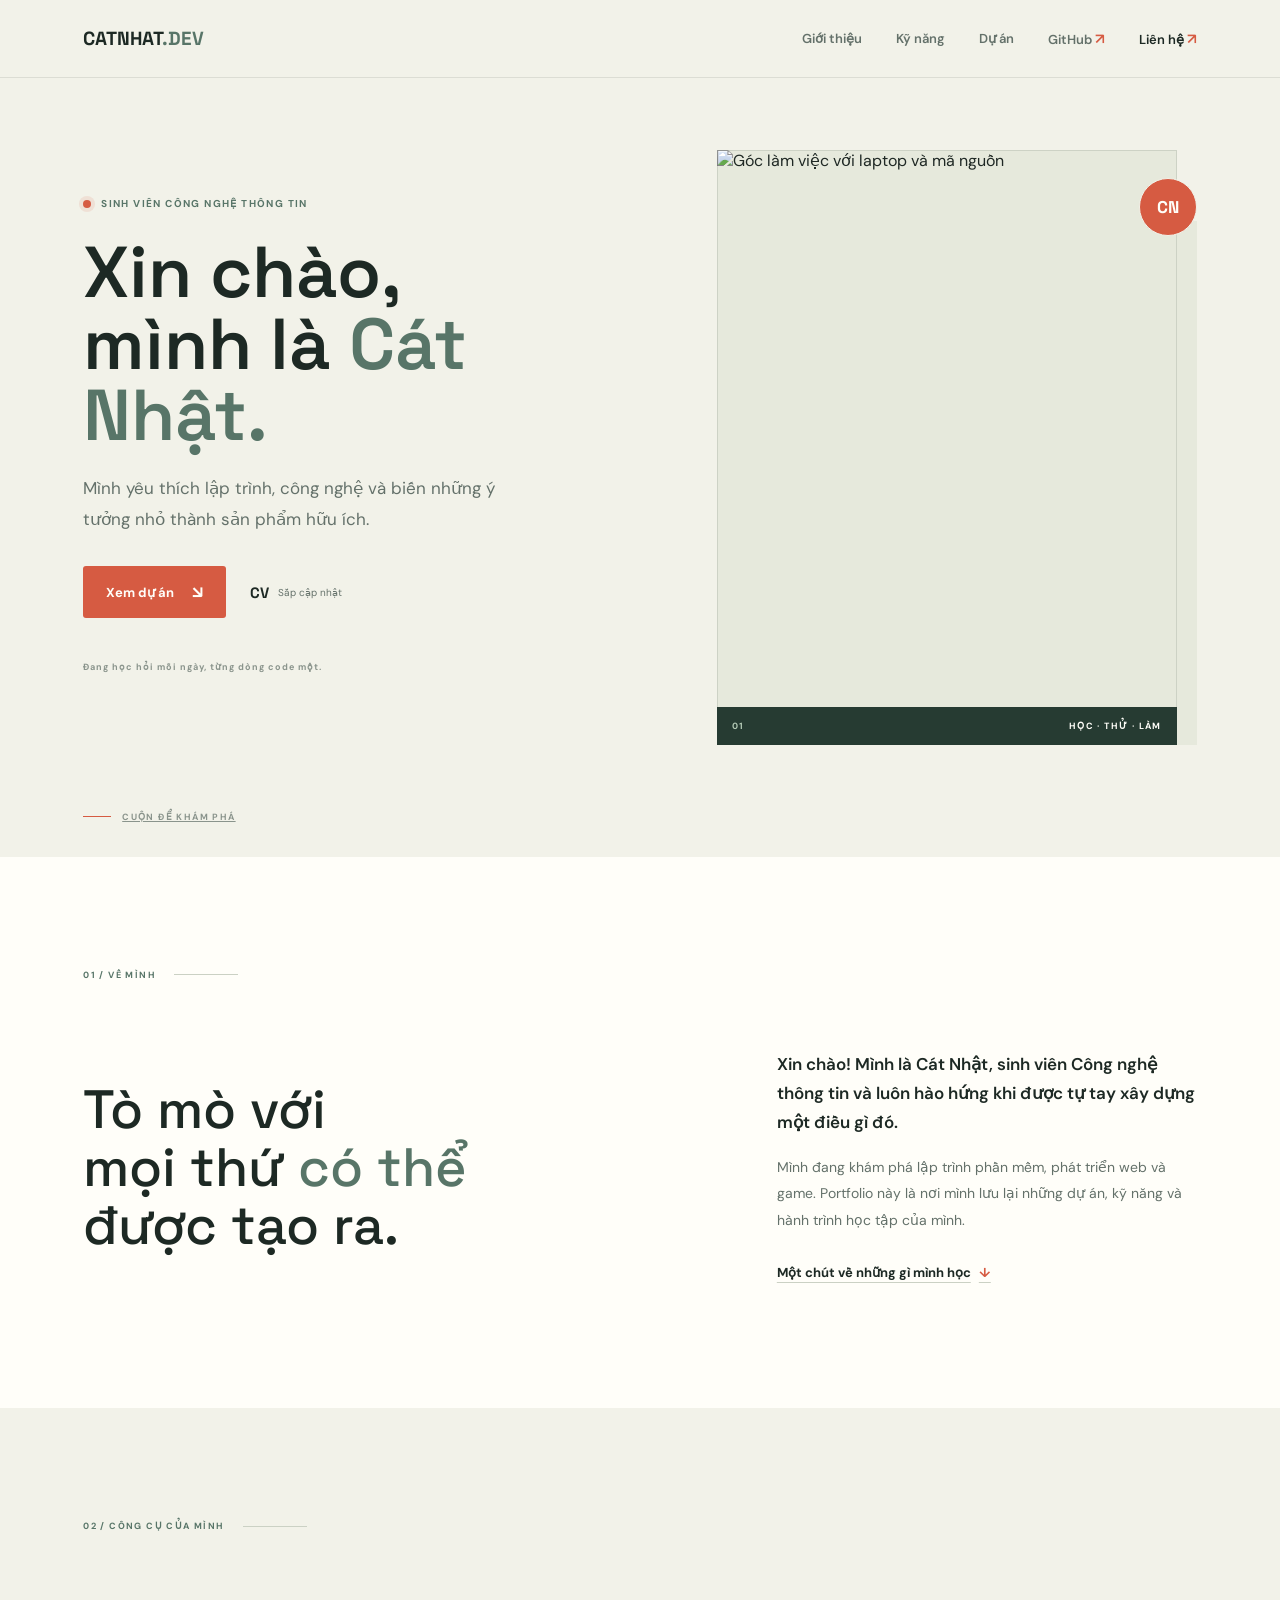
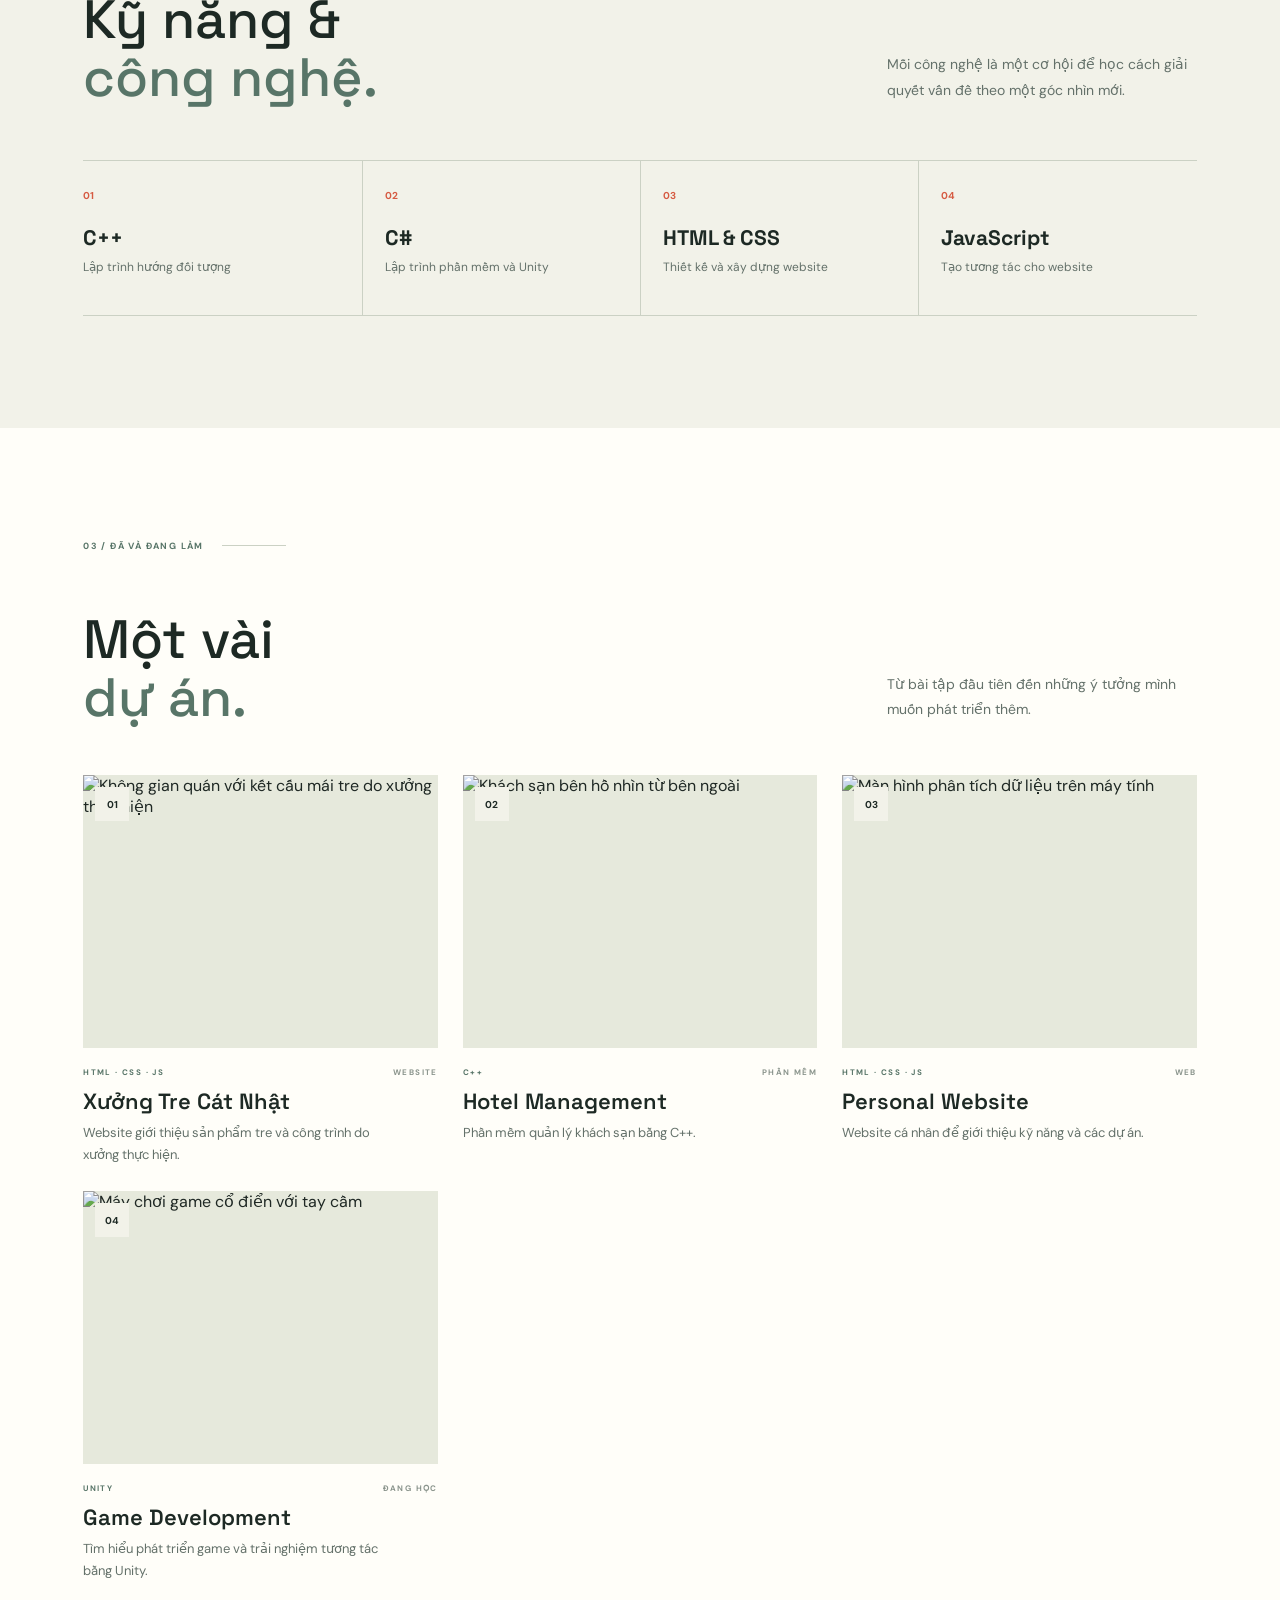
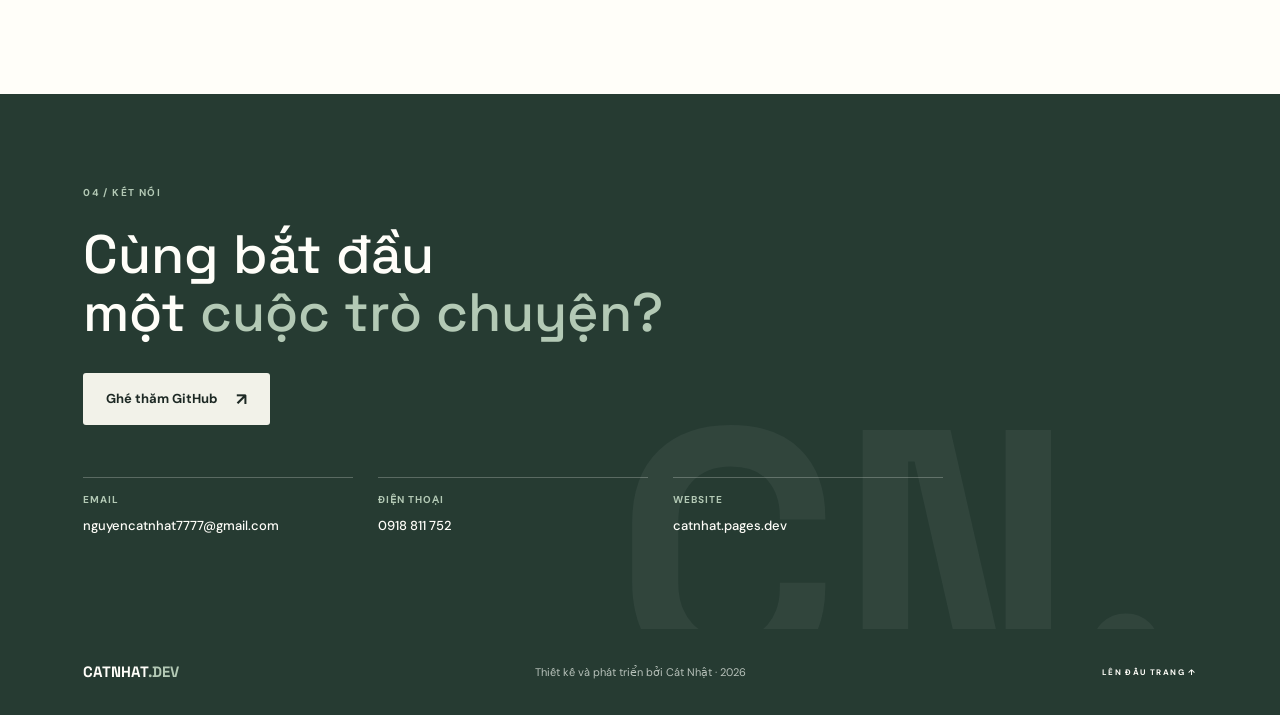
==== commit e05d4cd9: "Add bamboo workshop to portfolio projects Co-authored-by: Copilot <223556219+Copilot@users.noreply.g" ====
--- a/index.html
+++ b/index.html
@@ -7,6 +7,7 @@
     <meta name="theme-color" content="#f2f2e9">
     <meta name="description" content="Portfolio cá nhân của Cát Nhật, sinh viên Công nghệ thông tin yêu thích lập trình và phát triển phần mềm.">
     <title>Cát Nhật — Portfolio</title>
+    <link rel="icon" type="image/svg+xml" href="favicon.svg?v=1">
     <link rel="preconnect" href="https://fonts.googleapis.com">
     <link rel="preconnect" href="https://fonts.gstatic.com" crossorigin>
     <link href="https://fonts.googleapis.com/css2?family=DM+Sans:wght@400;500;600;700&family=Space+Grotesk:wght@400;500;600;700&display=swap" rel="stylesheet">
@@ -84,19 +85,27 @@
             </div>
             <div class="project-grid">
                 <article class="project-card reveal">
-                    <div class="project-image"><img src="https://images.unsplash.com/photo-1566073771259-6a8506099945?auto=format&fit=crop&w=900&q=85" alt="Khách sạn bên hồ nhìn từ bên ngoài" loading="lazy"><span class="project-index">01</span></div>
+                    <a class="project-card-link" href="https://nguyencatnhat.github.io/XuongTreCatNhat/" target="_blank" rel="noopener noreferrer" aria-label="Xem website Xưởng Tre Cát Nhật (mở tab mới)">
+                        <div class="project-image"><img src="https://nguyencatnhat.github.io/XuongTreCatNhat/images/1793514628657_2302248318093158072_8414925042818070924_f6bd788562dd0f237fe60cd14b8ffb95.jpg" alt="Không gian quán với kết cấu mái tre do xưởng thực hiện" loading="lazy"><span class="project-index">01</span></div>
+                        <div class="project-meta"><span>HTML · CSS · JS</span><span>WEBSITE</span></div>
+                        <h3>Xưởng Tre Cát Nhật</h3>
+                        <p>Website giới thiệu sản phẩm tre và công trình do xưởng thực hiện.</p>
+                    </a>
+                </article>
+                <article class="project-card reveal">
+                    <div class="project-image"><img src="https://images.unsplash.com/photo-1566073771259-6a8506099945?auto=format&fit=crop&w=900&q=85" alt="Khách sạn bên hồ nhìn từ bên ngoài" loading="lazy"><span class="project-index">02</span></div>
                     <div class="project-meta"><span>C++</span><span>PHẦN MỀM</span></div>
                     <h3>Hotel Management</h3>
                     <p>Phần mềm quản lý khách sạn bằng C++.</p>
                 </article>
                 <article class="project-card reveal">
-                    <div class="project-image"><img src="https://images.unsplash.com/photo-1460925895917-afdab827c52f?auto=format&fit=crop&w=900&q=85" alt="Màn hình phân tích dữ liệu trên máy tính" loading="lazy"><span class="project-index">02</span></div>
+                    <div class="project-image"><img src="https://images.unsplash.com/photo-1460925895917-afdab827c52f?auto=format&fit=crop&w=900&q=85" alt="Màn hình phân tích dữ liệu trên máy tính" loading="lazy"><span class="project-index">03</span></div>
                     <div class="project-meta"><span>HTML · CSS · JS</span><span>WEB</span></div>
                     <h3>Personal Website</h3>
                     <p>Website cá nhân để giới thiệu kỹ năng và các dự án.</p>
                 </article>
                 <article class="project-card reveal">
-                    <div class="project-image"><img src="https://images.unsplash.com/photo-1550745165-9bc0b252726f?auto=format&fit=crop&w=900&q=85" alt="Máy chơi game cổ điển với tay cầm" loading="lazy"><span class="project-index">03</span></div>
+                    <div class="project-image"><img src="https://images.unsplash.com/photo-1550745165-9bc0b252726f?auto=format&fit=crop&w=900&q=85" alt="Máy chơi game cổ điển với tay cầm" loading="lazy"><span class="project-index">04</span></div>
                     <div class="project-meta"><span>UNITY</span><span>ĐANG HỌC</span></div>
                     <h3>Game Development</h3>
                     <p>Tìm hiểu phát triển game và trải nghiệm tương tác bằng Unity.</p>
--- a/style.css
+++ b/style.css
@@ -514,6 +514,12 @@
     min-width: 0;
 }
 
+.project-card-link {
+    display: block;
+    color: inherit;
+    text-decoration: none;
+}
+
 .project-image {
     position: relative;
     overflow: hidden;
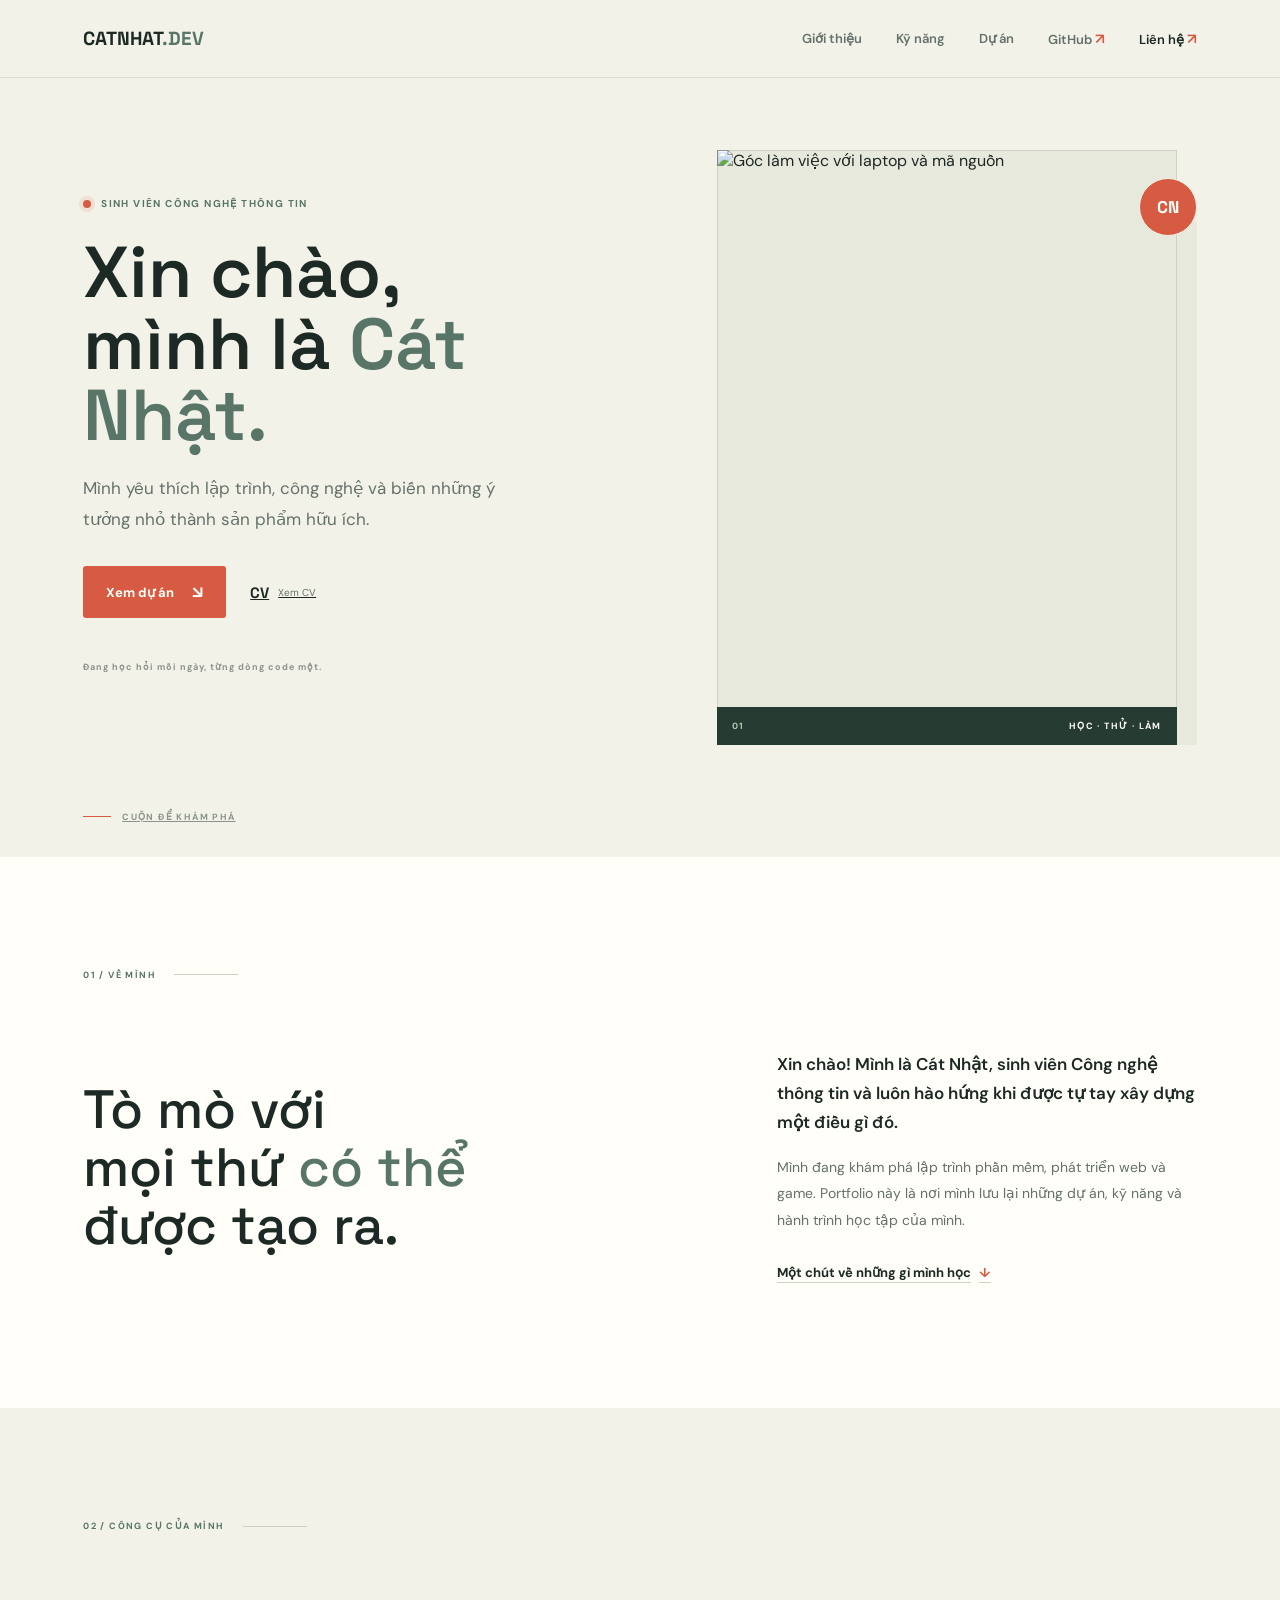
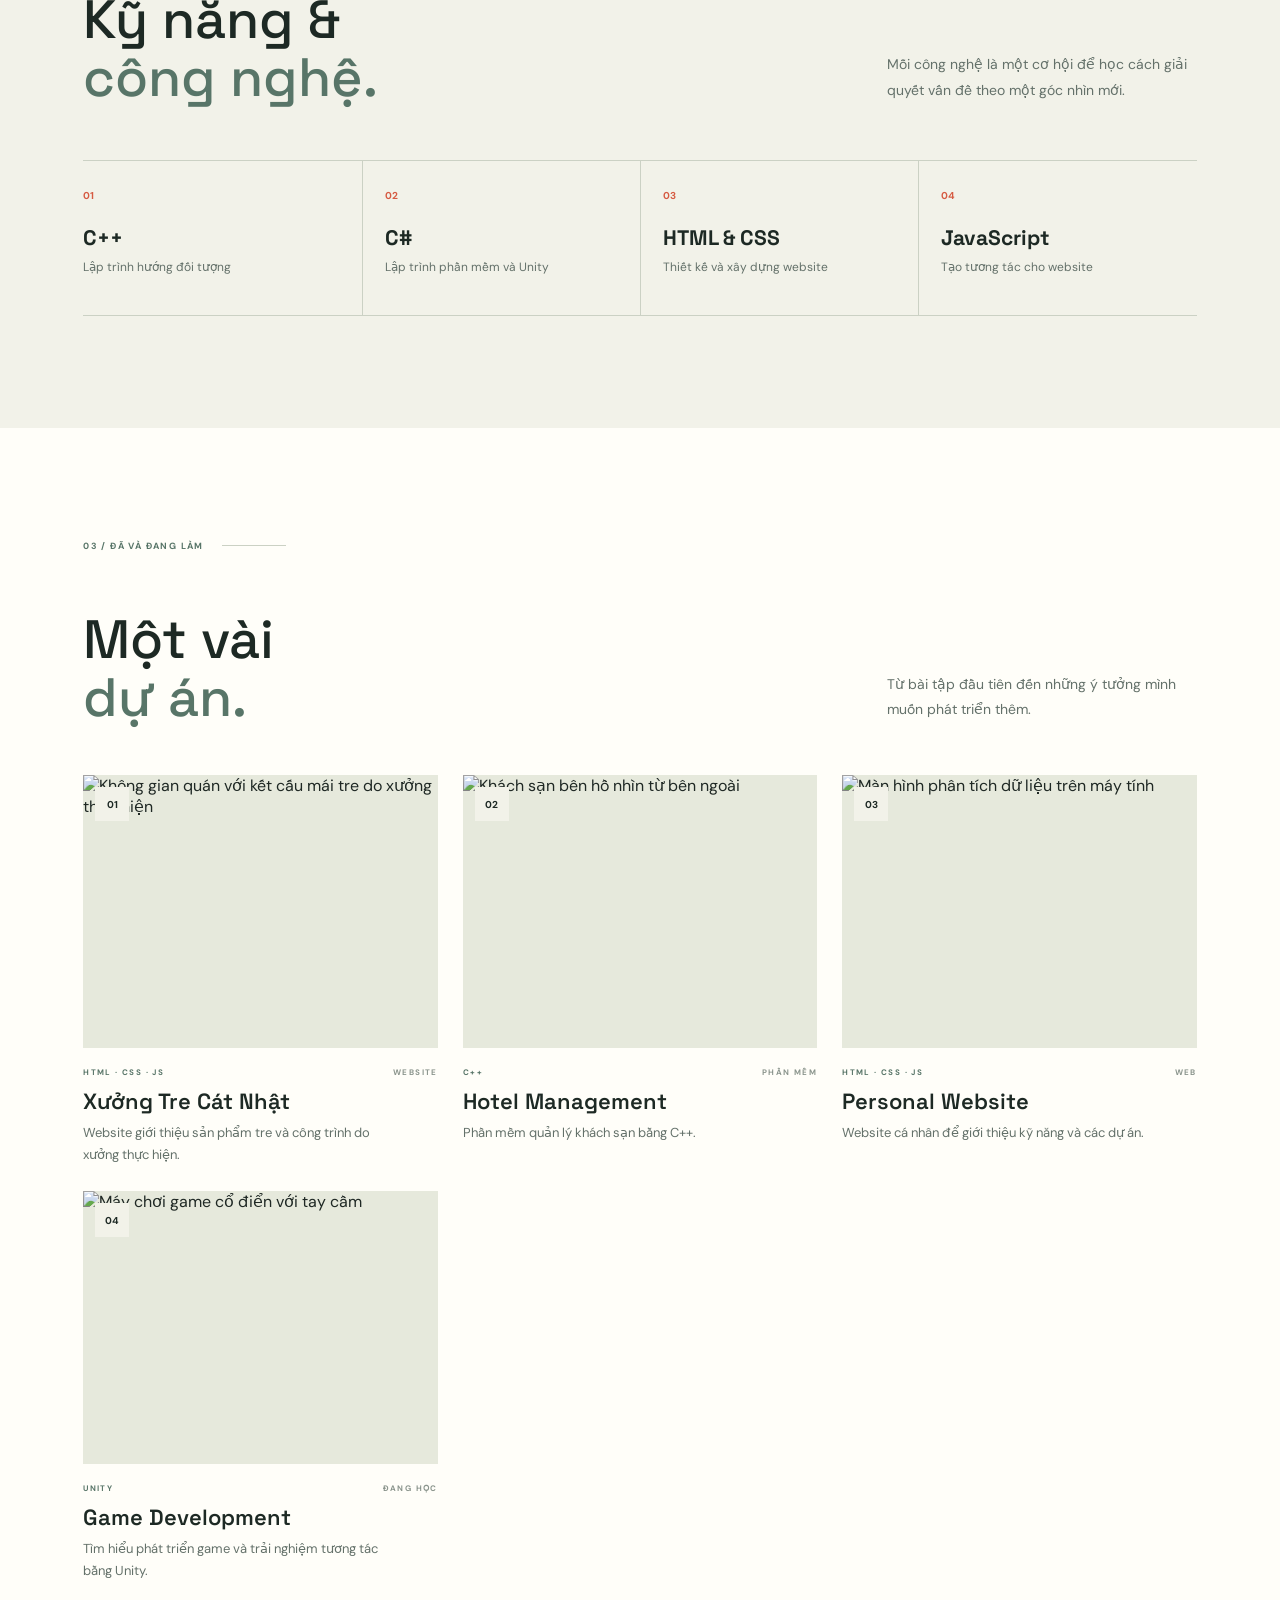
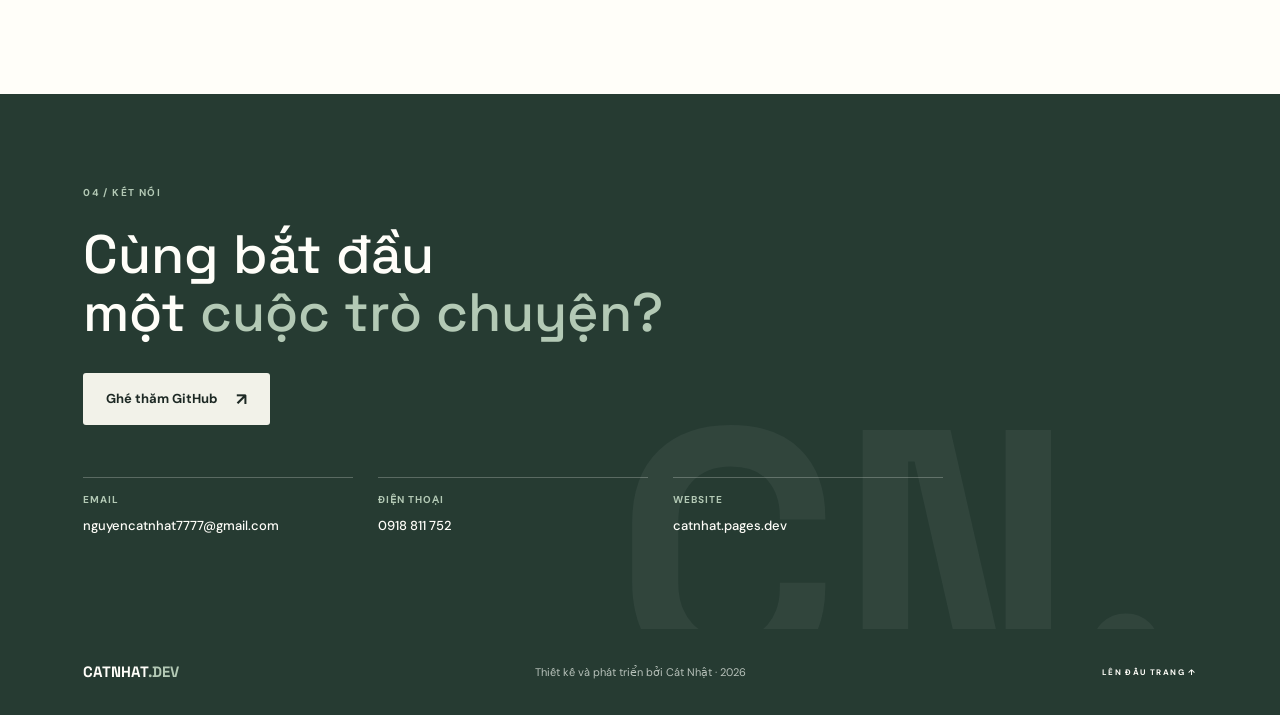
==== commit 84db51d4: "Add CV to personal portfolio Co-authored-by: Copilot <223556219+Copilot@users.noreply.github.com>" ====
--- a/index.html
+++ b/index.html
@@ -37,7 +37,7 @@
                 <p class="hero-description">Mình yêu thích lập trình, công nghệ và biến những ý tưởng nhỏ thành sản phẩm hữu ích.</p>
                 <div class="hero-actions">
                     <a href="#projects" class="button button-primary">Xem dự án <span aria-hidden="true">↘</span></a>
-                    <span class="cv-placeholder" aria-label="CV sẽ được cập nhật sau"><strong>CV</strong><small>Sắp cập nhật</small></span>
+                    <a class="cv-placeholder" href="Nguyen-Cat-Nhat-CV.pdf" target="_blank" rel="noopener noreferrer" aria-label="Mở CV của Cát Nhật"><strong>CV</strong><small>Xem CV</small></a>
                 </div>
                 <p class="hero-note">Đang học hỏi mỗi ngày, từng dòng code một.</p>
             </div>
@@ -85,8 +85,8 @@
             </div>
             <div class="project-grid">
                 <article class="project-card reveal">
-                    <a class="project-card-link" href="https://nguyencatnhat.github.io/XuongTreCatNhat/" target="_blank" rel="noopener noreferrer" aria-label="Xem website Xưởng Tre Cát Nhật (mở tab mới)">
-                        <div class="project-image"><img src="https://nguyencatnhat.github.io/XuongTreCatNhat/images/1793514628657_2302248318093158072_8414925042818070924_f6bd788562dd0f237fe60cd14b8ffb95.jpg" alt="Không gian quán với kết cấu mái tre do xưởng thực hiện" loading="lazy"><span class="project-index">01</span></div>
+                    <a class="project-card-link" href="https://xuongtrecatnhat.pages.dev/" target="_blank" rel="noopener noreferrer" aria-label="Xem website Xưởng Tre Cát Nhật (mở tab mới)">
+                        <div class="project-image"><img src="https://xuongtrecatnhat.pages.dev/images/1793514628657_2302248318093158072_8414925042818070924_f6bd788562dd0f237fe60cd14b8ffb95.jpg" alt="Không gian quán với kết cấu mái tre do xưởng thực hiện" loading="lazy"><span class="project-index">01</span></div>
                         <div class="project-meta"><span>HTML · CSS · JS</span><span>WEBSITE</span></div>
                         <h3>Xưởng Tre Cát Nhật</h3>
                         <p>Website giới thiệu sản phẩm tre và công trình do xưởng thực hiện.</p>
